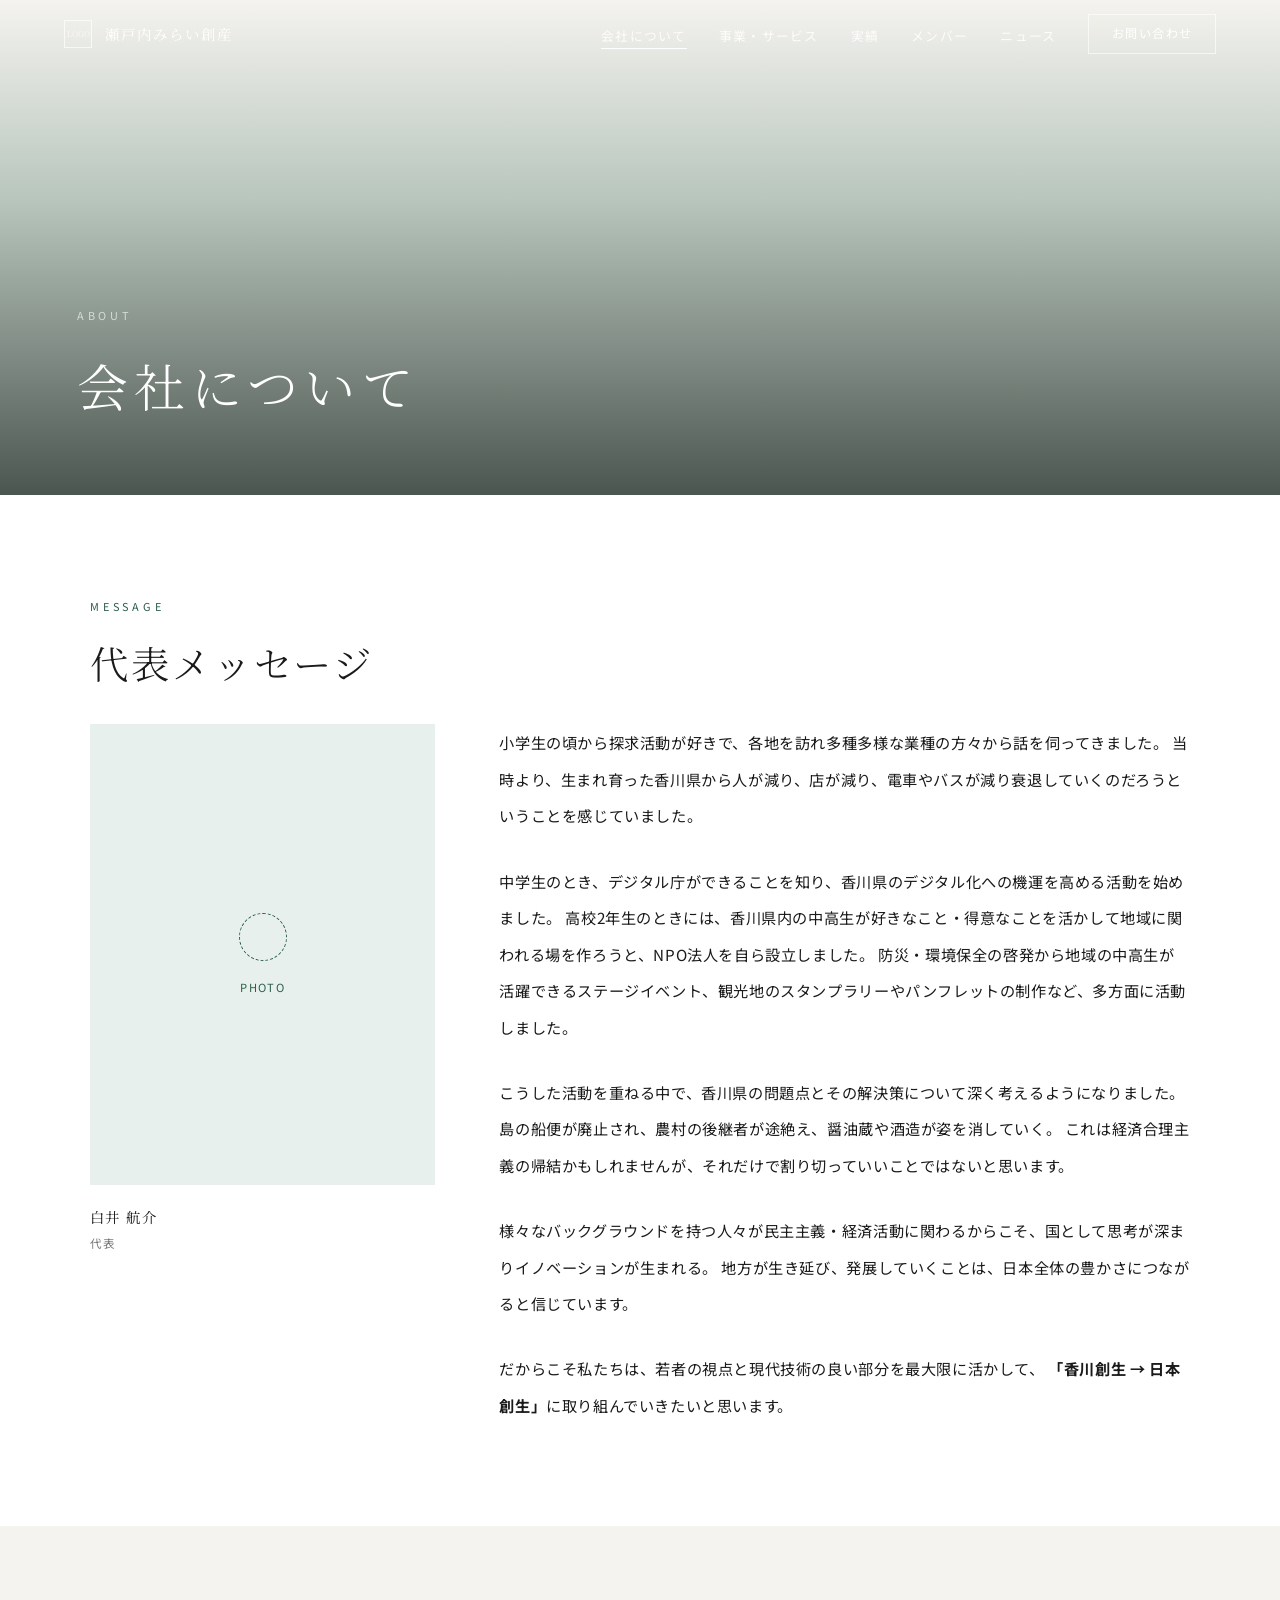
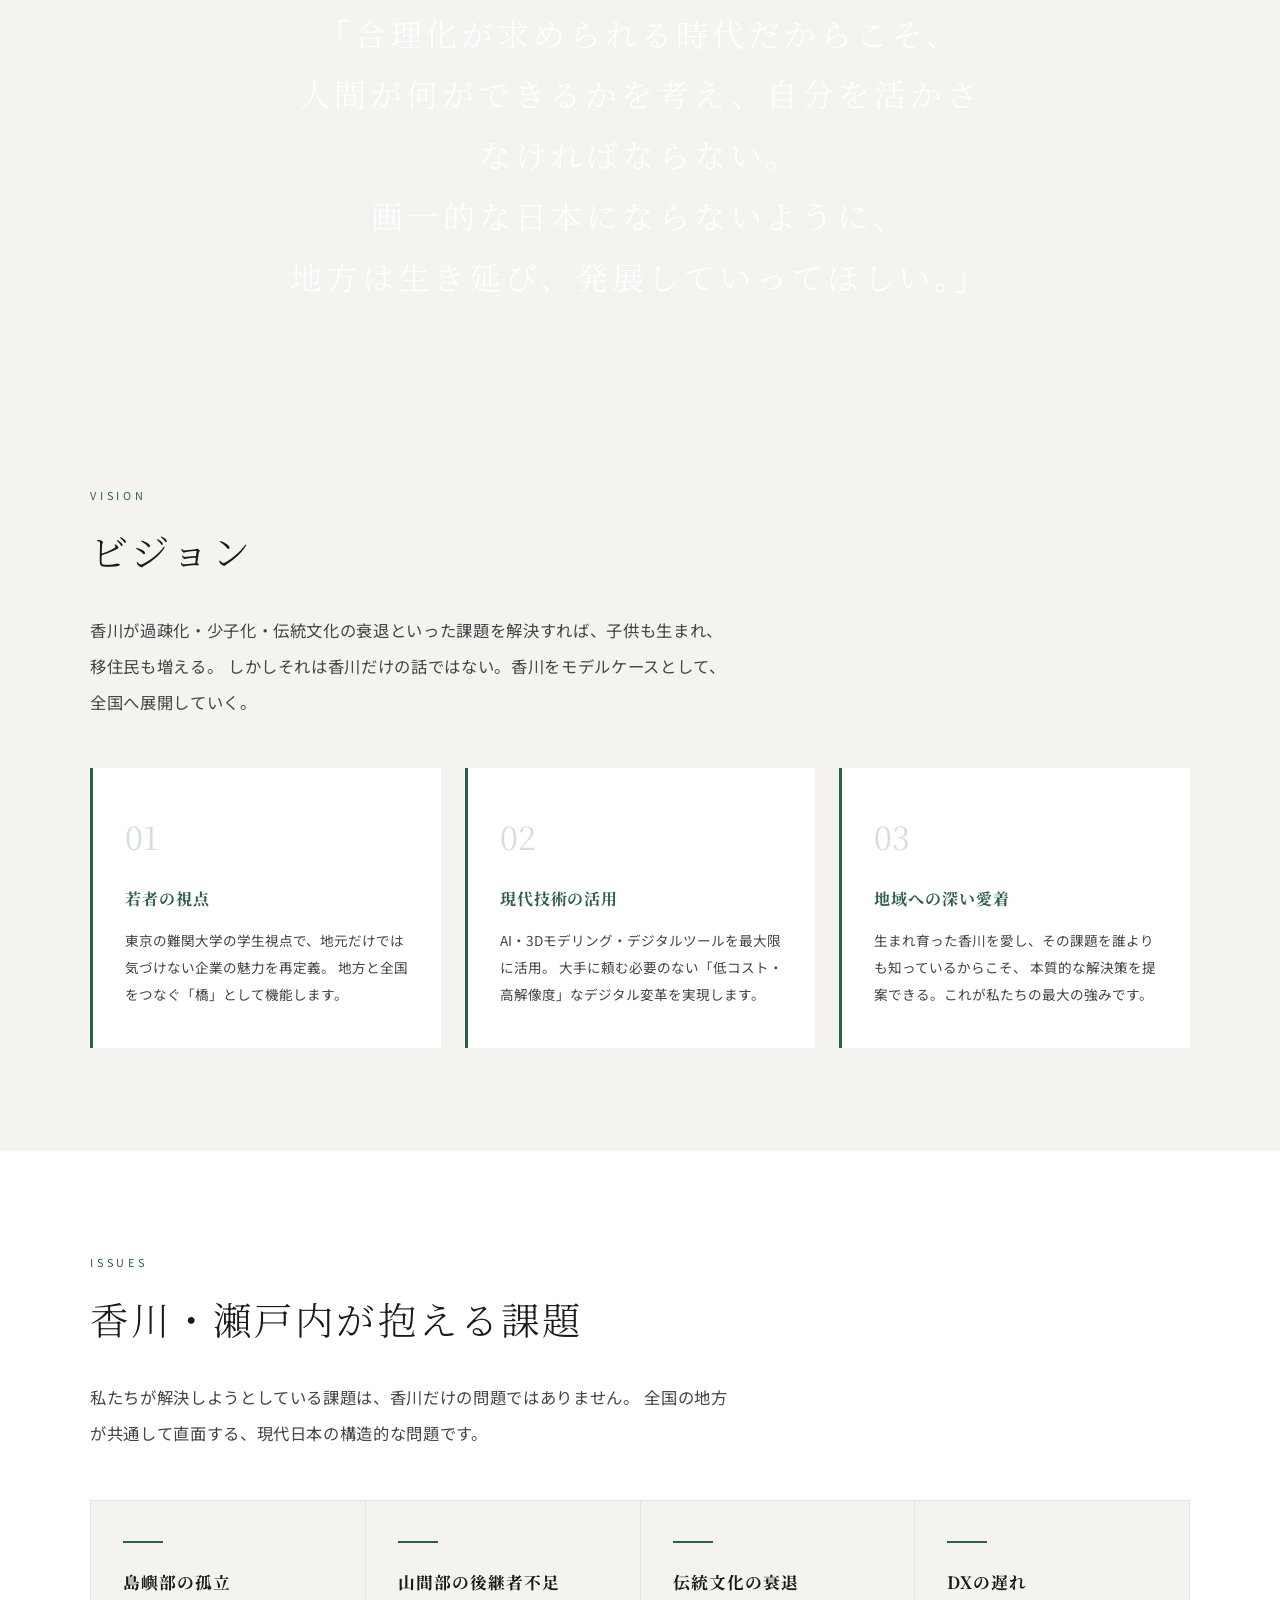
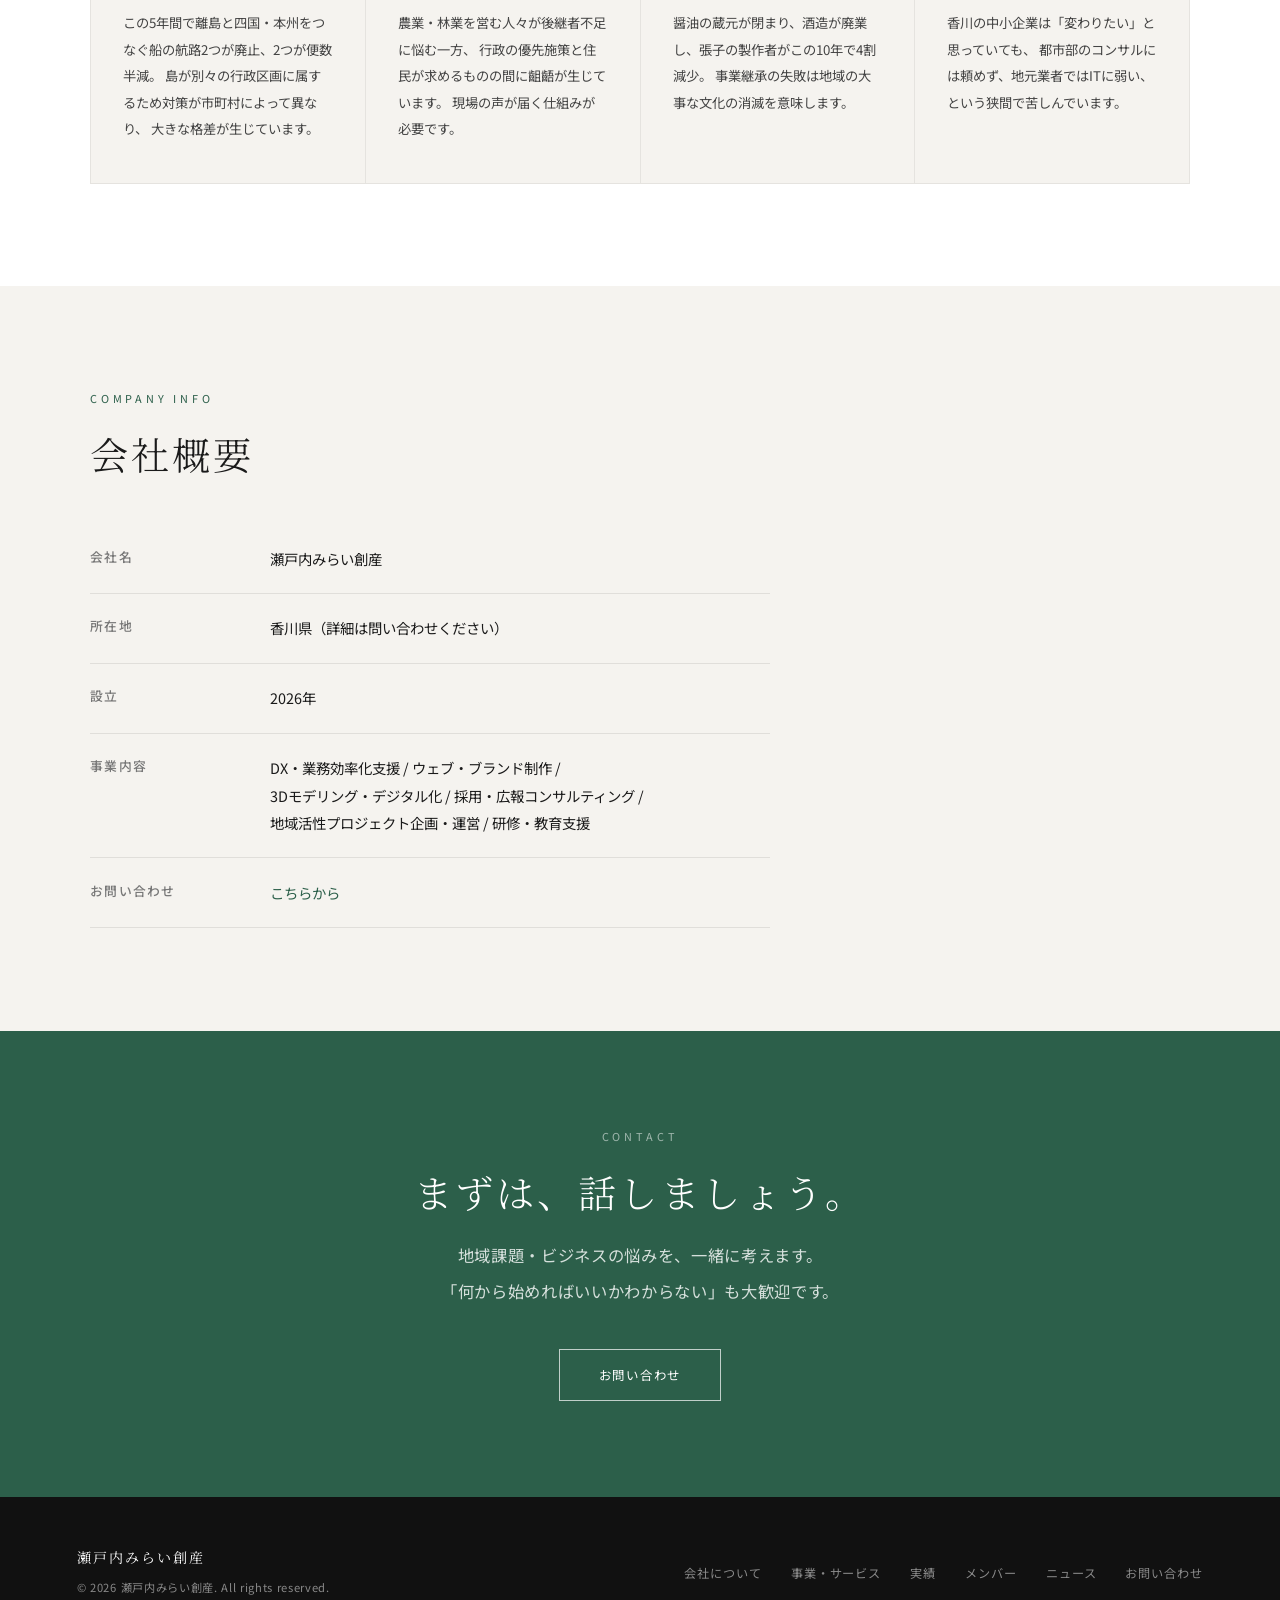
==== about.html @ c2e4c2ce "HPを本格実装：7ページ構成・自然写真×モダンデザイン - index/about/services/works/team/news/contact の7ページを新規作成 - 共通CSS (style" ====
<!DOCTYPE html>
<html lang="ja">
<head>
  <meta charset="UTF-8">
  <meta name="viewport" content="width=device-width, initial-scale=1.0">
  <title>会社について | 瀬戸内みらい創産</title>
  <meta name="description" content="瀬戸内みらい創産の会社概要・ビジョン・代表メッセージ。香川創生から日本創生へ。">
  <link rel="preconnect" href="https://fonts.googleapis.com">
  <link href="https://fonts.googleapis.com/css2?family=Noto+Serif+JP:wght@300;400;700&family=Noto+Sans+JP:wght@300;400;500&display=swap" rel="stylesheet">
  <link rel="stylesheet" href="css/style.css">
</head>
<body>

<!-- ── Navigation ── -->
<nav class="nav" id="nav">
  <a href="index.html" class="nav-logo">
    <div class="nav-logo-mark">LOGO</div>
    瀬戸内みらい創産
  </a>
  <ul class="nav-links">
    <li><a href="about.html">会社について</a></li>
    <li><a href="services.html">事業・サービス</a></li>
    <li><a href="works.html">実績</a></li>
    <li><a href="team.html">メンバー</a></li>
    <li><a href="news.html">ニュース</a></li>
  </ul>
  <a href="contact.html" class="nav-cta">お問い合わせ</a>
  <div class="nav-hamburger" id="hamburger">
    <span></span><span></span><span></span>
  </div>
</nav>
<div class="nav-mobile" id="navMobile">
  <a href="about.html">会社について</a>
  <a href="services.html">事業・サービス</a>
  <a href="works.html">実績</a>
  <a href="team.html">メンバー</a>
  <a href="news.html">ニュース</a>
  <a href="contact.html">お問い合わせ</a>
</div>

<!-- ── Page Hero ── -->
<div class="page-hero">
  <div class="page-hero-bg" style="background-image: url('https://images.unsplash.com/photo-1464822759023-fed622ff2c3b?auto=format&fit=crop&w=1920&q=80');"></div>
  <div class="page-hero-overlay"></div>
  <div class="page-hero-content">
    <p class="page-hero-label">About</p>
    <h1 class="page-hero-title">会社について</h1>
  </div>
</div>

<!-- ── 代表メッセージ ── -->
<section class="message-section">
  <div class="section-inner">
    <p class="section-label fade-up">Message</p>
    <h2 class="section-title fade-up delay-1">代表メッセージ</h2>
    <div class="message-layout">
      <div class="message-portrait fade-up delay-1">
        <div class="message-portrait-img">
          <div class="portrait-placeholder">
            <span>PHOTO</span>
          </div>
        </div>
        <p class="message-portrait-name">白井 航介</p>
        <p class="message-portrait-role">代表</p>
      </div>
      <div class="message-body fade-up delay-2">
        <p>
          小学生の頃から探求活動が好きで、各地を訪れ多種多様な業種の方々から話を伺ってきました。
          当時より、生まれ育った香川県から人が減り、店が減り、電車やバスが減り衰退していくのだろうということを感じていました。
        </p>
        <p>
          中学生のとき、デジタル庁ができることを知り、香川県のデジタル化への機運を高める活動を始めました。
          高校2年生のときには、香川県内の中高生が好きなこと・得意なことを活かして地域に関われる場を作ろうと、NPO法人を自ら設立しました。
          防災・環境保全の啓発から地域の中高生が活躍できるステージイベント、観光地のスタンプラリーやパンフレットの制作など、多方面に活動しました。
        </p>
        <p>
          こうした活動を重ねる中で、香川県の問題点とその解決策について深く考えるようになりました。
          島の船便が廃止され、農村の後継者が途絶え、醤油蔵や酒造が姿を消していく。
          これは経済合理主義の帰結かもしれませんが、それだけで割り切っていいことではないと思います。
        </p>
        <p>
          様々なバックグラウンドを持つ人々が民主主義・経済活動に関わるからこそ、国として思考が深まりイノベーションが生まれる。
          地方が生き延び、発展していくことは、日本全体の豊かさにつながると信じています。
        </p>
        <p>
          だからこそ私たちは、若者の視点と現代技術の良い部分を最大限に活かして、
          <strong>「香川創生 → 日本創生」</strong>に取り組んでいきたいと思います。
        </p>
      </div>
    </div>
  </div>
</section>

<!-- ── Philosophy Quote Strip ── -->
<div class="quote-strip">
  <div class="quote-strip-bg" style="background-image: url('https://images.unsplash.com/photo-1500534314209-a25ddb2bd429?auto=format&fit=crop&w=1920&q=80');"></div>
  <div class="quote-strip-content fade-up">
    <p class="quote-strip-text">
      「合理化が求められる時代だからこそ、<br>
      人間が何ができるかを考え、自分を活かさなければならない。<br>
      画一的な日本にならないように、<br>
      地方は生き延び、発展していってほしい。」
    </p>
  </div>
</div>

<!-- ── Vision ── -->
<section class="bg-cream">
  <div class="section-inner">
    <p class="section-label fade-up">Vision</p>
    <h2 class="section-title fade-up delay-1">ビジョン</h2>
    <p class="section-lead fade-up delay-2">
      香川が過疎化・少子化・伝統文化の衰退といった課題を解決すれば、子供も生まれ、移住民も増える。
      しかしそれは香川だけの話ではない。香川をモデルケースとして、全国へ展開していく。
    </p>
    <div class="vision-grid" style="margin-top: 3rem;">
      <div class="vision-card fade-up delay-1">
        <div class="vision-card-num">01</div>
        <h3 class="vision-card-title">若者の視点</h3>
        <p class="vision-card-text">
          東京の難関大学の学生視点で、地元だけでは気づけない企業の魅力を再定義。
          地方と全国をつなぐ「橋」として機能します。
        </p>
      </div>
      <div class="vision-card fade-up delay-2">
        <div class="vision-card-num">02</div>
        <h3 class="vision-card-title">現代技術の活用</h3>
        <p class="vision-card-text">
          AI・3Dモデリング・デジタルツールを最大限に活用。
          大手に頼む必要のない「低コスト・高解像度」なデジタル変革を実現します。
        </p>
      </div>
      <div class="vision-card fade-up delay-3">
        <div class="vision-card-num">03</div>
        <h3 class="vision-card-title">地域への深い愛着</h3>
        <p class="vision-card-text">
          生まれ育った香川を愛し、その課題を誰よりも知っているからこそ、
          本質的な解決策を提案できる。これが私たちの最大の強みです。
        </p>
      </div>
    </div>
  </div>
</section>

<!-- ── 課題認識 ── -->
<section class="issues-section">
  <div class="section-inner">
    <p class="section-label fade-up">Issues</p>
    <h2 class="section-title fade-up delay-1">香川・瀬戸内が抱える課題</h2>
    <p class="section-lead fade-up delay-2">
      私たちが解決しようとしている課題は、香川だけの問題ではありません。
      全国の地方が共通して直面する、現代日本の構造的な問題です。
    </p>
    <div class="issues-grid">
      <div class="issue-item fade-up delay-1">
        <div class="issue-icon"></div>
        <h3 class="issue-title">島嶼部の孤立</h3>
        <p class="issue-text">
          この5年間で離島と四国・本州をつなぐ船の航路2つが廃止、2つが便数半減。
          島が別々の行政区画に属するため対策が市町村によって異なり、
          大きな格差が生じています。
        </p>
      </div>
      <div class="issue-item fade-up delay-2">
        <div class="issue-icon"></div>
        <h3 class="issue-title">山間部の後継者不足</h3>
        <p class="issue-text">
          農業・林業を営む人々が後継者不足に悩む一方、
          行政の優先施策と住民が求めるものの間に齟齬が生じています。
          現場の声が届く仕組みが必要です。
        </p>
      </div>
      <div class="issue-item fade-up delay-3">
        <div class="issue-icon"></div>
        <h3 class="issue-title">伝統文化の衰退</h3>
        <p class="issue-text">
          醤油の蔵元が閉まり、酒造が廃業し、張子の製作者がこの10年で4割減少。
          事業継承の失敗は地域の大事な文化の消滅を意味します。
        </p>
      </div>
      <div class="issue-item fade-up delay-1">
        <div class="issue-icon"></div>
        <h3 class="issue-title">DXの遅れ</h3>
        <p class="issue-text">
          香川の中小企業は「変わりたい」と思っていても、
          都市部のコンサルには頼めず、地元業者ではITに弱い、
          という狭間で苦しんでいます。
        </p>
      </div>
    </div>
  </div>
</section>

<!-- ── 会社概要 ── -->
<section class="info-section">
  <div class="section-inner">
    <p class="section-label fade-up">Company Info</p>
    <h2 class="section-title fade-up delay-1">会社概要</h2>
    <table class="info-table fade-up delay-2">
      <tr>
        <th>会社名</th>
        <td>瀬戸内みらい創産</td>
      </tr>
      <tr>
        <th>所在地</th>
        <td>香川県（詳細は問い合わせください）</td>
      </tr>
      <tr>
        <th>設立</th>
        <td>2026年</td>
      </tr>
      <tr>
        <th>事業内容</th>
        <td>
          DX・業務効率化支援 / ウェブ・ブランド制作 /<br>
          3Dモデリング・デジタル化 / 採用・広報コンサルティング /<br>
          地域活性プロジェクト企画・運営 / 研修・教育支援
        </td>
      </tr>
      <tr>
        <th>お問い合わせ</th>
        <td><a href="contact.html" style="color: var(--primary);">こちらから</a></td>
      </tr>
    </table>
  </div>
</section>

<!-- ── CTA ── -->
<section class="cta-section">
  <div class="section-inner">
    <p class="section-label fade-up">Contact</p>
    <h2 class="section-title fade-up delay-1">まずは、話しましょう。</h2>
    <p class="section-lead fade-up delay-2">
      地域課題・ビジネスの悩みを、一緒に考えます。<br>
      「何から始めればいいかわからない」も大歓迎です。
    </p>
    <a href="contact.html" class="btn btn-white fade-up delay-3">お問い合わせ</a>
  </div>
</section>

<!-- ── Footer ── -->
<footer class="footer">
  <div class="footer-left">
    <p class="footer-logo">瀬戸内みらい創産</p>
    <p class="footer-copy">© 2026 瀬戸内みらい創産. All rights reserved.</p>
  </div>
  <ul class="footer-links">
    <li><a href="about.html">会社について</a></li>
    <li><a href="services.html">事業・サービス</a></li>
    <li><a href="works.html">実績</a></li>
    <li><a href="team.html">メンバー</a></li>
    <li><a href="news.html">ニュース</a></li>
    <li><a href="contact.html">お問い合わせ</a></li>
  </ul>
</footer>

<script src="js/main.js"></script>
</body>
</html>
---- css/style.css ----
/* ══════════════════════════════════════════════
   瀬戸内みらい創産 — 共通スタイルシート
   ══════════════════════════════════════════════ */

:root {
  --primary:       #2c5f4a;
  --primary-light: #3d7a61;
  --primary-pale:  #e8f0ed;
  --dark:          #1a1a1a;
  --cream:         #f5f3ef;
  --gray:          #777;
  --light:         #faf9f7;
  --white:         #fff;
  --serif:         'Noto Serif JP', 'Yu Mincho', serif;
  --sans:          'Hiragino Kaku Gothic ProN', 'Noto Sans JP', sans-serif;
  --nav-h:         68px;
  --ease:          cubic-bezier(0.4, 0, 0.2, 1);
}

*, *::before, *::after { box-sizing: border-box; margin: 0; padding: 0; }
html { scroll-behavior: smooth; }
body {
  font-family: var(--sans);
  background: var(--cream);
  color: var(--dark);
  line-height: 1.8;
  -webkit-font-smoothing: antialiased;
}
img { max-width: 100%; display: block; }
a  { color: inherit; text-decoration: none; }

/* ── NAV ─────────────────────────────────── */
.nav {
  position: fixed;
  top: 0; left: 0; right: 0;
  height: var(--nav-h);
  z-index: 200;
  display: flex;
  align-items: center;
  padding: 0 clamp(1.5rem, 5vw, 4rem);
  transition: background 0.45s var(--ease), box-shadow 0.45s var(--ease);
}
.nav.scrolled {
  background: rgba(255,255,255,0.96);
  backdrop-filter: blur(14px);
  -webkit-backdrop-filter: blur(14px);
  box-shadow: 0 1px 28px rgba(0,0,0,0.07);
}
.nav-logo {
  font-family: var(--serif);
  font-size: 0.9rem;
  letter-spacing: 0.14em;
  color: var(--white);
  transition: color 0.4s;
  flex-shrink: 0;
  display: flex;
  align-items: center;
  gap: 0.8rem;
}
.nav.scrolled .nav-logo { color: var(--primary); }

/* logo mark placeholder in nav */
.nav-logo-mark {
  width: 28px; height: 28px;
  border: 1.5px solid rgba(255,255,255,0.7);
  display: flex; align-items: center; justify-content: center;
  font-size: 0.5rem; letter-spacing: 0; color: rgba(255,255,255,0.7);
  flex-shrink: 0;
  transition: border-color 0.4s, color 0.4s;
}
.nav.scrolled .nav-logo-mark {
  border-color: var(--primary);
  color: var(--primary);
}

.nav-links {
  display: flex;
  gap: 2rem;
  margin-left: auto;
  list-style: none;
  align-items: center;
}
.nav-links a {
  font-size: 0.8rem;
  letter-spacing: 0.1em;
  color: rgba(255,255,255,0.88);
  transition: color 0.3s;
  position: relative;
}
.nav-links a::after {
  content: '';
  position: absolute;
  bottom: -4px; left: 0; right: 0;
  height: 1px;
  background: currentColor;
  transform: scaleX(0);
  transition: transform 0.3s var(--ease);
}
.nav-links a:hover::after,
.nav-links a.active::after { transform: scaleX(1); }
.nav.scrolled .nav-links a { color: var(--dark); }

.nav-cta {
  margin-left: 2rem;
  padding: 0.5rem 1.4rem;
  border: 1px solid rgba(255,255,255,0.65);
  font-size: 0.76rem;
  letter-spacing: 0.12em;
  color: var(--white);
  transition: all 0.3s var(--ease);
  white-space: nowrap;
}
.nav-cta:hover { background: var(--white); color: var(--primary); border-color: var(--white); }
.nav.scrolled .nav-cta { border-color: var(--primary); color: var(--primary); }
.nav.scrolled .nav-cta:hover { background: var(--primary); color: var(--white); }

/* hamburger */
.nav-hamburger {
  display: none;
  flex-direction: column;
  gap: 5px;
  cursor: pointer;
  margin-left: auto;
  padding: 6px;
}
.nav-hamburger span {
  display: block;
  width: 22px; height: 1.5px;
  background: var(--white);
  transition: all 0.35s var(--ease);
}
.nav.scrolled .nav-hamburger span { background: var(--dark); }
.nav-hamburger.open span:nth-child(1) { transform: translateY(6.5px) rotate(45deg); }
.nav-hamburger.open span:nth-child(2) { opacity: 0; }
.nav-hamburger.open span:nth-child(3) { transform: translateY(-6.5px) rotate(-45deg); }

/* mobile overlay */
.nav-mobile {
  position: fixed; inset: 0;
  background: var(--primary);
  z-index: 199;
  display: flex; flex-direction: column;
  align-items: center; justify-content: center;
  gap: 2.8rem;
  opacity: 0; pointer-events: none;
  transition: opacity 0.4s var(--ease);
}
.nav-mobile.open { opacity: 1; pointer-events: all; }
.nav-mobile a {
  font-family: var(--serif);
  font-size: 1.6rem;
  font-weight: 300;
  color: var(--white);
  letter-spacing: 0.15em;
  opacity: 0.9;
  transition: opacity 0.3s;
}
.nav-mobile a:hover { opacity: 1; }


/* ── HERO (INDEX FULL SCREEN) ─────────────── */
.hero {
  height: 100vh; min-height: 620px;
  position: relative;
  display: flex; align-items: center; justify-content: center;
  overflow: hidden;
}
.hero-bg {
  position: absolute; inset: 0;
  background-size: cover; background-position: center;
  will-change: transform;
  transform: scale(1.08);
}
.hero-overlay {
  position: absolute; inset: 0;
  background: linear-gradient(
    150deg,
    rgba(44,95,74,0.62) 0%,
    rgba(10,20,15,0.42) 60%,
    rgba(0,0,0,0.28) 100%
  );
}
.hero-content {
  position: relative;
  text-align: center;
  color: var(--white);
  padding: 0 2rem;
  max-width: 720px;
}
.hero-eyebrow {
  font-size: 0.7rem;
  letter-spacing: 0.35em;
  opacity: 0.75;
  margin-bottom: 2rem;
  text-transform: uppercase;
}
.hero-logo-mark {
  width: 64px; height: 64px;
  border: 1.5px dashed rgba(255,255,255,0.5);
  display: flex; align-items: center; justify-content: center;
  margin: 0 auto 2rem;
  font-size: 0.55rem;
  letter-spacing: 0.1em;
  color: rgba(255,255,255,0.5);
}
.hero-title {
  font-family: var(--serif);
  font-size: clamp(2rem, 6vw, 3.8rem);
  font-weight: 300;
  letter-spacing: 0.12em;
  line-height: 1.45;
  margin-bottom: 1.8rem;
}
.hero-sub {
  font-size: clamp(0.82rem, 2vw, 0.98rem);
  letter-spacing: 0.06em;
  line-height: 2.1;
  opacity: 0.88;
  max-width: 480px;
  margin: 0 auto 3rem;
}
.hero-actions {
  display: flex; gap: 1.2rem; justify-content: center; flex-wrap: wrap;
}
.hero-scroll-indicator {
  position: absolute;
  bottom: 2.5rem; left: 50%;
  transform: translateX(-50%);
  display: flex; flex-direction: column; align-items: center; gap: 0.6rem;
  color: rgba(255,255,255,0.6);
  font-size: 0.62rem; letter-spacing: 0.25em;
}
.hero-scroll-indicator::after {
  content: '';
  display: block;
  width: 1px; height: 48px;
  background: rgba(255,255,255,0.5);
  animation: lineDown 1.8s ease-in-out infinite;
}
@keyframes lineDown {
  0%   { transform: scaleY(0); transform-origin: top; opacity: 1; }
  50%  { transform: scaleY(1); transform-origin: top; opacity: 1; }
  50.01%{ transform: scaleY(1); transform-origin: bottom; }
  100% { transform: scaleY(0); transform-origin: bottom; opacity: 0; }
}

/* ── PAGE HERO (sub-pages) ───────────────── */
.page-hero {
  height: 55vh; min-height: 400px;
  position: relative;
  display: flex; align-items: flex-end;
  padding-bottom: 4rem;
  overflow: hidden;
}
.page-hero-bg {
  position: absolute; inset: 0;
  background-size: cover; background-position: center;
}
.page-hero-overlay {
  position: absolute; inset: 0;
  background: linear-gradient(
    to top,
    rgba(10,25,18,0.72) 0%,
    rgba(44,95,74,0.3) 60%,
    transparent 100%
  );
}
.page-hero-content {
  position: relative;
  color: var(--white);
  padding: 0 clamp(1.5rem, 6vw, 5rem);
}
.page-hero-label {
  font-size: 0.68rem; letter-spacing: 0.35em;
  opacity: 0.65; margin-bottom: 0.8rem;
  text-transform: uppercase;
}
.page-hero-title {
  font-family: var(--serif);
  font-size: clamp(1.8rem, 5vw, 3.2rem);
  font-weight: 300;
  letter-spacing: 0.12em;
}

/* ── SECTION BASE ─────────────────────────── */
section {
  padding: clamp(4rem, 8vw, 7rem) clamp(1.5rem, 6vw, 5rem);
}
.section-inner { max-width: 1100px; margin: 0 auto; }

.section-label {
  font-size: 0.68rem; letter-spacing: 0.35em;
  color: var(--primary); text-transform: uppercase;
  margin-bottom: 1rem;
}
.section-title {
  font-family: var(--serif);
  font-size: clamp(1.5rem, 4vw, 2.4rem);
  font-weight: 300;
  letter-spacing: 0.08em;
  line-height: 1.55;
  margin-bottom: 2rem;
}
.section-lead {
  font-size: clamp(0.88rem, 2vw, 1.02rem);
  line-height: 2.2; letter-spacing: 0.04em;
  color: #444;
  max-width: 640px;
}

/* ── BUTTONS ──────────────────────────────── */
.btn {
  display: inline-block;
  padding: 0.85rem 2.4rem;
  font-size: 0.78rem; letter-spacing: 0.14em;
  border: 1px solid var(--primary);
  color: var(--primary);
  transition: all 0.3s var(--ease);
  cursor: pointer;
}
.btn:hover { background: var(--primary); color: var(--white); }
.btn-fill { background: var(--primary); color: var(--white); }
.btn-fill:hover { background: var(--primary-light); border-color: var(--primary-light); }
.btn-white { border-color: rgba(255,255,255,0.7); color: var(--white); }
.btn-white:hover { background: var(--white); color: var(--primary); border-color: var(--white); }
.btn-sm { padding: 0.6rem 1.6rem; font-size: 0.72rem; }

/* ── FADE ANIMATION ───────────────────────── */
.fade-up {
  opacity: 0;
  transform: translateY(32px);
  transition: opacity 0.75s var(--ease), transform 0.75s var(--ease);
}
.fade-up.visible { opacity: 1; transform: translateY(0); }
.delay-1 { transition-delay: 0.1s; }
.delay-2 { transition-delay: 0.2s; }
.delay-3 { transition-delay: 0.3s; }
.delay-4 { transition-delay: 0.4s; }

/* ── INTRO (INDEX 2-col) ─────────────────── */
.intro-section {
  background: var(--white);
  display: grid;
  grid-template-columns: 1fr 1fr;
  gap: 0;
  padding: 0;
}
.intro-text {
  padding: clamp(4rem, 8vw, 7rem) clamp(2rem, 6vw, 5rem);
  display: flex; flex-direction: column; justify-content: center;
}
.intro-image {
  position: relative; overflow: hidden; min-height: 480px;
}
.intro-image img {
  width: 100%; height: 100%; object-fit: cover;
  transition: transform 0.8s var(--ease);
}
.intro-section:hover .intro-image img { transform: scale(1.04); }

/* ── PULL QUOTE / PHILOSOPHY STRIP ────────── */
.quote-strip {
  position: relative; overflow: hidden;
  min-height: 320px;
  display: flex; align-items: center; justify-content: center;
  text-align: center;
  padding: clamp(3rem, 6vw, 5rem) clamp(1.5rem, 6vw, 4rem);
}
.quote-strip-bg {
  position: absolute; inset: 0;
  background-size: cover; background-position: center;
  filter: brightness(0.45);
}
.quote-strip-content {
  position: relative; color: var(--white);
  max-width: 700px;
}
.quote-strip-text {
  font-family: var(--serif);
  font-size: clamp(1.2rem, 3.5vw, 2rem);
  font-weight: 300;
  letter-spacing: 0.12em;
  line-height: 1.9;
}
.quote-strip-source {
  margin-top: 1.5rem;
  font-size: 0.72rem; letter-spacing: 0.2em;
  opacity: 0.65;
}

/* ── SERVICE CARDS (index overview) ─────── */
.services-section { background: var(--cream); }
.services-grid {
  display: grid;
  grid-template-columns: repeat(auto-fill, minmax(280px, 1fr));
  gap: 1.5rem;
  margin-top: 3rem;
}
.service-card {
  background: var(--white);
  padding: 2.5rem 2rem;
  border-top: 2px solid var(--primary);
  transition: transform 0.35s var(--ease), box-shadow 0.35s var(--ease);
}
.service-card:hover {
  transform: translateY(-5px);
  box-shadow: 0 16px 36px rgba(44,95,74,0.1);
}
.service-card-num {
  font-family: var(--serif);
  font-size: 2.2rem; font-weight: 300;
  color: var(--primary); opacity: 0.22;
  line-height: 1; margin-bottom: 1.2rem;
}
.service-card-title {
  font-family: var(--serif);
  font-size: 1.05rem; letter-spacing: 0.06em;
  margin-bottom: 0.7rem;
}
.service-card-desc {
  font-size: 0.82rem; line-height: 1.95; color: var(--gray);
}

/* ── WORKS CARDS ──────────────────────────── */
.works-grid {
  display: grid;
  grid-template-columns: repeat(auto-fill, minmax(300px, 1fr));
  gap: 2rem;
  margin-top: 3rem;
}
.work-card {
  background: var(--white);
  overflow: hidden;
  transition: box-shadow 0.35s var(--ease);
}
.work-card:hover { box-shadow: 0 12px 32px rgba(0,0,0,0.08); }
.work-card-img {
  height: 220px; overflow: hidden;
  background: var(--primary-pale);
  position: relative;
}
.work-card-img img {
  width: 100%; height: 100%; object-fit: cover;
  transition: transform 0.55s var(--ease);
}
.work-card:hover .work-card-img img { transform: scale(1.06); }
.work-placeholder {
  width: 100%; height: 100%;
  display: flex; align-items: center; justify-content: center;
  color: var(--primary); font-size: 0.72rem;
  letter-spacing: 0.12em;
}
.work-card-body { padding: 1.8rem; }
.work-card-cat {
  font-size: 0.68rem; letter-spacing: 0.22em;
  color: var(--primary); margin-bottom: 0.5rem;
}
.work-card-title {
  font-family: var(--serif);
  font-size: 1rem; letter-spacing: 0.06em; margin-bottom: 0.7rem;
}
.work-card-desc { font-size: 0.82rem; line-height: 1.95; color: var(--gray); }

/* ── ABOUT: MESSAGE ───────────────────────── */
.message-section { background: var(--white); }
.message-layout {
  display: grid; grid-template-columns: 1fr 2fr; gap: 4rem;
  align-items: start;
}
.message-portrait {
  position: sticky; top: calc(var(--nav-h) + 2rem);
}
.message-portrait-img {
  width: 100%; aspect-ratio: 3/4; overflow: hidden;
  background: var(--primary-pale);
}
.message-portrait-img img { width: 100%; height: 100%; object-fit: cover; }
.portrait-placeholder {
  width: 100%; height: 100%;
  display: flex; flex-direction: column;
  align-items: center; justify-content: center;
  color: var(--primary); font-size: 0.7rem;
  letter-spacing: 0.12em; gap: 0.5rem;
}
.portrait-placeholder::before {
  content: '';
  width: 48px; height: 48px;
  border: 1.5px dashed var(--primary);
  border-radius: 50%;
  margin-bottom: 0.5rem;
}
.message-portrait-name {
  margin-top: 1.2rem;
  font-family: var(--serif); font-size: 0.9rem; letter-spacing: 0.1em;
}
.message-portrait-role {
  font-size: 0.72rem; color: var(--gray); letter-spacing: 0.08em; margin-top: 0.2rem;
}
.message-body { font-size: 0.95rem; line-height: 2.4; letter-spacing: 0.04em; }
.message-body p + p { margin-top: 1.8rem; }

/* ── ABOUT: VISION CARDS ─────────────────── */
.vision-grid {
  display: grid; grid-template-columns: repeat(3, 1fr); gap: 1.5rem;
  margin-top: 3rem;
}
.vision-card {
  background: var(--white);
  padding: 2.5rem 2rem;
  border-left: 3px solid var(--primary);
}
.vision-card-num {
  font-family: var(--serif); font-size: 2rem;
  color: var(--primary); opacity: 0.2;
  margin-bottom: 1.2rem;
}
.vision-card-title {
  font-family: var(--serif); font-size: 1rem;
  letter-spacing: 0.06em; margin-bottom: 0.8rem;
  color: var(--primary);
}
.vision-card-text { font-size: 0.85rem; line-height: 2; color: #444; }

/* ── ABOUT: ISSUES ───────────────────────── */
.issues-section { background: var(--white); }
.issues-grid {
  display: grid; grid-template-columns: repeat(auto-fill, minmax(240px, 1fr)); gap: 1px;
  background: #e5e3df; margin-top: 3rem; border: 1px solid #e5e3df;
}
.issue-item {
  background: var(--cream);
  padding: 2.5rem 2rem;
}
.issue-icon {
  width: 40px; height: 2px; background: var(--primary);
  margin-bottom: 1.5rem;
}
.issue-title {
  font-family: var(--serif); font-size: 1.05rem;
  letter-spacing: 0.06em; margin-bottom: 0.8rem;
}
.issue-text { font-size: 0.83rem; line-height: 2; color: #444; }

/* ── ABOUT: COMPANY INFO TABLE ───────────── */
.info-section { background: var(--cream); }
.info-table {
  width: 100%; max-width: 680px;
  border-collapse: collapse; margin-top: 2.5rem;
}
.info-table tr { border-bottom: 1px solid #e0deda; }
.info-table th {
  text-align: left;
  padding: 1.3rem 2rem 1.3rem 0;
  font-size: 0.8rem; font-weight: 500;
  color: var(--gray); letter-spacing: 0.1em;
  width: 180px; vertical-align: top;
  white-space: nowrap;
}
.info-table td {
  padding: 1.3rem 0;
  font-size: 0.9rem; line-height: 1.9;
}

/* ── SERVICES: DETAIL LIST ───────────────── */
.service-detail-list { margin-top: 3rem; border-top: 1px solid #e5e3df; }
.service-detail-item {
  display: grid; grid-template-columns: 72px 1fr; gap: 2rem;
  padding: 3rem 0;
  border-bottom: 1px solid #e5e3df;
  transition: background 0.3s;
}
.service-detail-item:hover { background: var(--light); padding-left: 1rem; padding-right: 1rem; margin-left: -1rem; margin-right: -1rem; }
.sdi-num {
  font-family: var(--serif); font-size: 2.8rem; font-weight: 300;
  color: var(--primary); opacity: 0.18; line-height: 1;
  padding-top: 0.3rem;
}
.sdi-title {
  font-family: var(--serif); font-size: 1.25rem;
  letter-spacing: 0.06em; margin-bottom: 1rem;
}
.sdi-desc { font-size: 0.9rem; line-height: 2.1; color: #444; margin-bottom: 1.2rem; }
.sdi-tags {
  display: flex; flex-wrap: wrap; gap: 0.5rem;
}
.sdi-tag {
  font-size: 0.7rem; padding: 0.25rem 0.8rem;
  background: var(--primary-pale); color: var(--primary);
  letter-spacing: 0.06em;
}

/* ── TEAM ─────────────────────────────────── */
.team-grid {
  display: grid; grid-template-columns: repeat(auto-fill, minmax(200px, 1fr));
  gap: 2.5rem; margin-top: 3rem;
}
.member-card { text-align: center; }
.member-photo {
  width: 148px; height: 148px;
  border-radius: 50%; overflow: hidden;
  background: var(--primary-pale);
  margin: 0 auto 1.2rem;
  display: flex; align-items: center; justify-content: center;
}
.member-photo img { width: 100%; height: 100%; object-fit: cover; }
.member-photo-placeholder {
  width: 100%; height: 100%;
  display: flex; align-items: center; justify-content: center;
  color: var(--primary); font-size: 0.65rem;
  letter-spacing: 0.1em; opacity: 0.7;
}
.member-name {
  font-family: var(--serif); font-size: 1rem;
  letter-spacing: 0.1em; margin-bottom: 0.3rem;
}
.member-en {
  font-size: 0.7rem; color: var(--gray);
  letter-spacing: 0.08em; margin-bottom: 0.5rem;
}
.member-role {
  font-size: 0.75rem; color: var(--primary);
  letter-spacing: 0.06em; margin-bottom: 0.7rem;
}
.member-desc { font-size: 0.78rem; line-height: 1.9; color: var(--gray); max-width: 200px; margin: 0 auto; }

/* ── NEWS / MEDIA ──────────────────────────── */
.news-list { max-width: 820px; margin-top: 3rem; }
.news-item {
  display: grid; grid-template-columns: 130px 1fr; gap: 2rem;
  padding: 2rem 0; border-bottom: 1px solid #e5e3df; align-items: start;
}
.news-date { font-size: 0.8rem; color: var(--gray); letter-spacing: 0.06em; padding-top: 0.15rem; }
.news-badge {
  display: inline-block;
  font-size: 0.66rem; padding: 0.18rem 0.7rem;
  background: var(--primary-pale); color: var(--primary);
  letter-spacing: 0.1em; margin-bottom: 0.4rem;
}
.news-badge.media { background: #e8f4f0; }
.news-title { font-size: 0.9rem; letter-spacing: 0.04em; line-height: 1.8; }
.news-title a { transition: color 0.3s; }
.news-title a:hover { color: var(--primary); }

.media-placeholder {
  padding: 3rem;
  border: 1.5px dashed #ccc;
  text-align: center;
  color: var(--gray);
  font-size: 0.82rem; line-height: 2;
  margin-top: 2rem;
}

/* ── CONTACT ───────────────────────────────── */
.contact-layout {
  display: grid; grid-template-columns: 1fr 1.4fr; gap: 5rem;
  max-width: 1000px;
}
.contact-info-block { margin-bottom: 2.5rem; }
.contact-info-label {
  font-size: 0.68rem; letter-spacing: 0.25em;
  color: var(--gray); text-transform: uppercase;
  margin-bottom: 0.5rem;
}
.contact-info-value {
  font-family: var(--serif); font-size: 1rem;
  letter-spacing: 0.06em; color: var(--dark);
}
.contact-info-value a { color: var(--primary); }

.contact-form { display: flex; flex-direction: column; gap: 1.8rem; }
.form-group { display: flex; flex-direction: column; gap: 0.5rem; }
.form-label { font-size: 0.76rem; letter-spacing: 0.12em; color: var(--gray); }
.form-input,
.form-textarea {
  padding: 0.9rem 1.1rem;
  border: 1px solid #d8d4cf;
  background: var(--white);
  font-family: var(--sans); font-size: 0.9rem;
  outline: none; border-radius: 0;
  -webkit-appearance: none;
  transition: border-color 0.3s;
}
.form-input:focus,
.form-textarea:focus { border-color: var(--primary); }
.form-textarea { min-height: 180px; resize: vertical; }
.form-note { font-size: 0.73rem; color: var(--gray); line-height: 1.9; }

/* ── CTA SECTION ───────────────────────────── */
.cta-section {
  background: var(--primary);
  text-align: center; color: var(--white);
  padding: clamp(4rem, 8vw, 6rem) clamp(1.5rem, 6vw, 5rem);
}
.cta-section .section-label { color: rgba(255,255,255,0.55); }
.cta-section .section-title { color: var(--white); margin-left: auto; margin-right: auto; }
.cta-section .section-lead { color: rgba(255,255,255,0.8); margin: 0 auto 2.5rem; }
.cta-section .section-title + .section-lead { margin-top: -1rem; }

/* ── FOOTER ─────────────────────────────────── */
.footer {
  background: #111;
  color: rgba(255,255,255,0.5);
  padding: 3rem clamp(1.5rem, 6vw, 5rem);
  display: grid; grid-template-columns: 1fr auto;
  align-items: center; gap: 2rem;
}
.footer-left {}
.footer-logo {
  font-family: var(--serif); font-size: 0.88rem;
  color: var(--white); letter-spacing: 0.14em;
  margin-bottom: 0.4rem;
}
.footer-copy { font-size: 0.7rem; letter-spacing: 0.06em; }
.footer-links {
  display: flex; gap: 1.8rem; list-style: none; flex-wrap: wrap;
  justify-content: flex-end;
}
.footer-links a {
  font-size: 0.76rem; letter-spacing: 0.08em;
  color: rgba(255,255,255,0.5);
  transition: color 0.3s;
}
.footer-links a:hover { color: var(--white); }

/* ── MISC UTILITIES ─────────────────────────── */
.bg-white { background: var(--white); }
.bg-cream { background: var(--cream); }
.bg-green { background: var(--primary); }

.divider-line {
  width: 36px; height: 1.5px;
  background: var(--primary);
  margin: 1.5rem 0;
}

.logo-placeholder-lg {
  width: 100px; height: 100px;
  border: 2px dashed rgba(255,255,255,0.4);
  display: flex; align-items: center; justify-content: center;
  margin: 0 auto 2rem;
  font-size: 0.6rem; letter-spacing: 0.15em;
  color: rgba(255,255,255,0.45);
}

/* ── RESPONSIVE ─────────────────────────────── */
@media (max-width: 960px) {
  .nav-links, .nav-cta { display: none; }
  .nav-hamburger { display: flex; }
  .intro-section { grid-template-columns: 1fr; }
  .intro-image { min-height: 300px; }
  .message-layout { grid-template-columns: 1fr; }
  .message-portrait { position: static; }
  .message-portrait-img { aspect-ratio: 1/1; max-width: 240px; }
  .vision-grid { grid-template-columns: 1fr; }
  .contact-layout { grid-template-columns: 1fr; gap: 3rem; }
  .footer { grid-template-columns: 1fr; }
  .footer-links { justify-content: flex-start; }
}
@media (max-width: 640px) {
  .news-item { grid-template-columns: 1fr; gap: 0.3rem; }
  .service-detail-item { grid-template-columns: 1fr; }
  .sdi-num { display: none; }
  .team-grid { grid-template-columns: repeat(2, 1fr); }
}
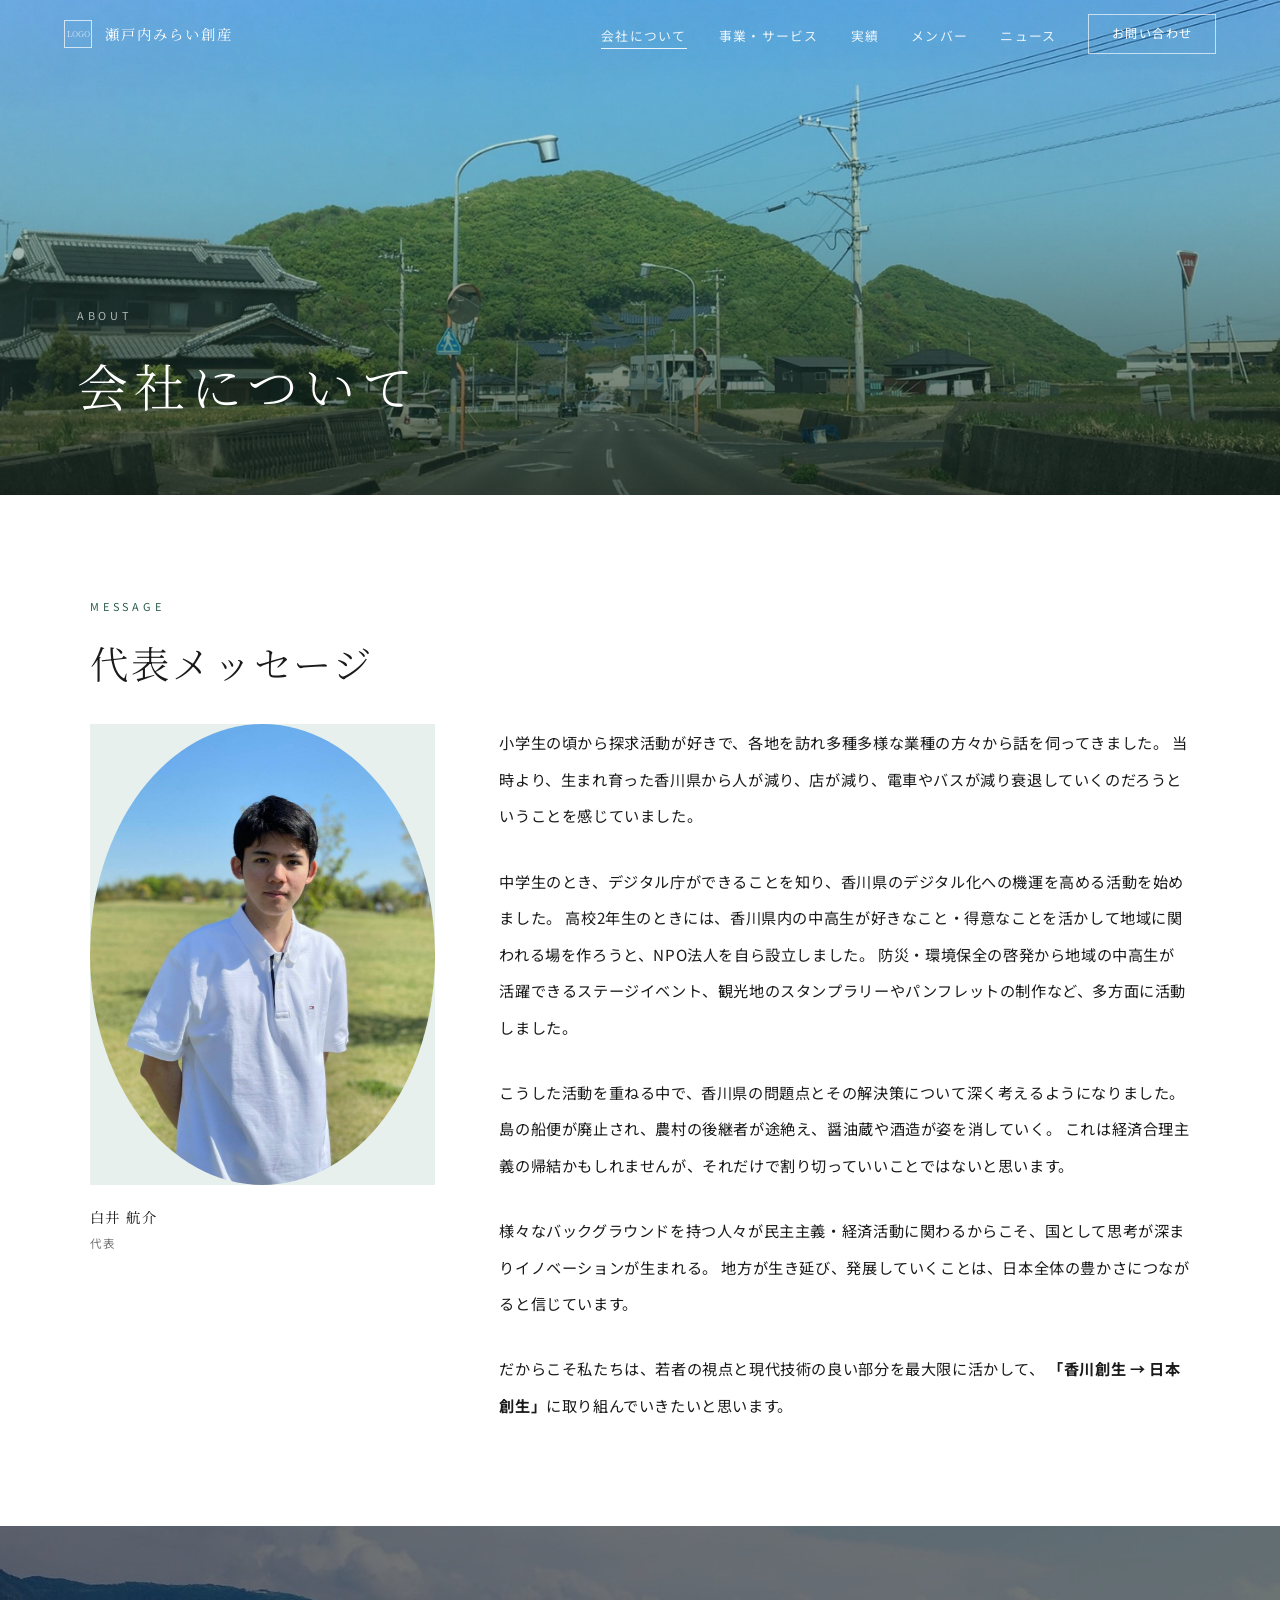
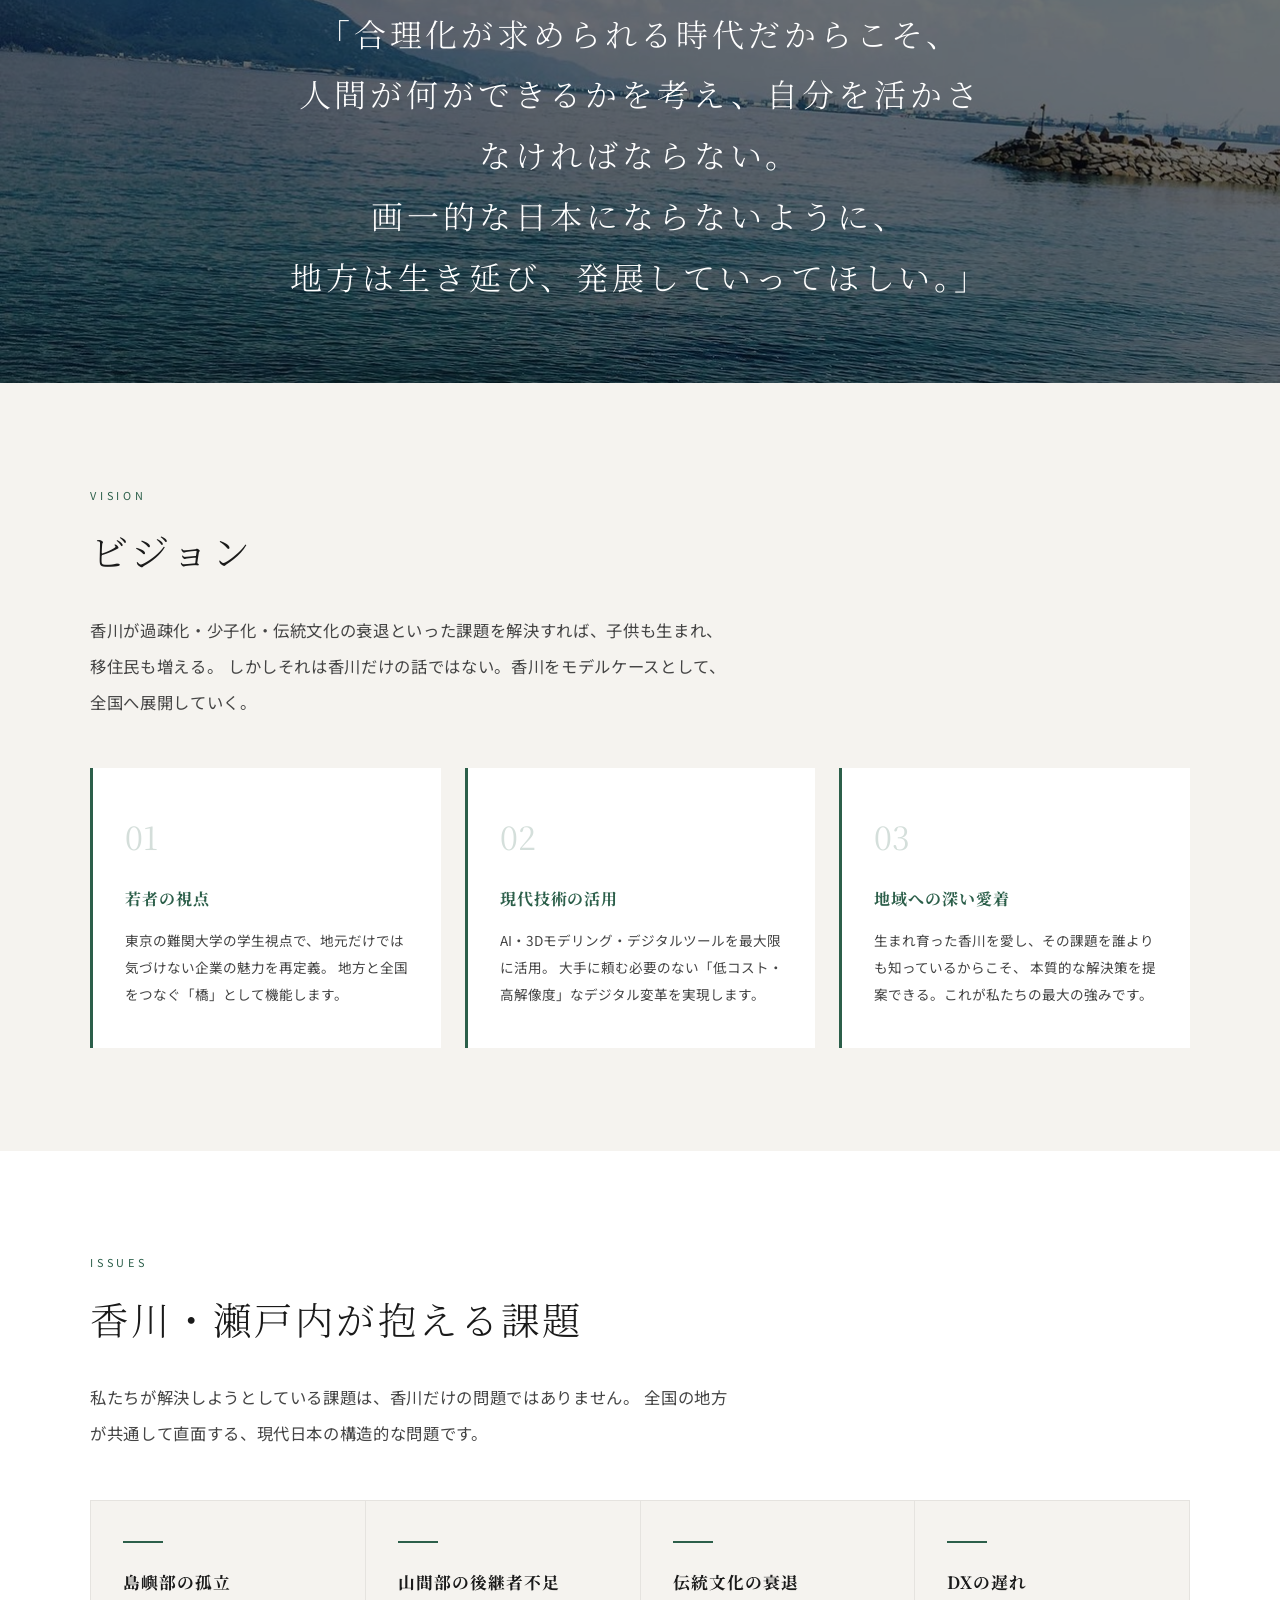
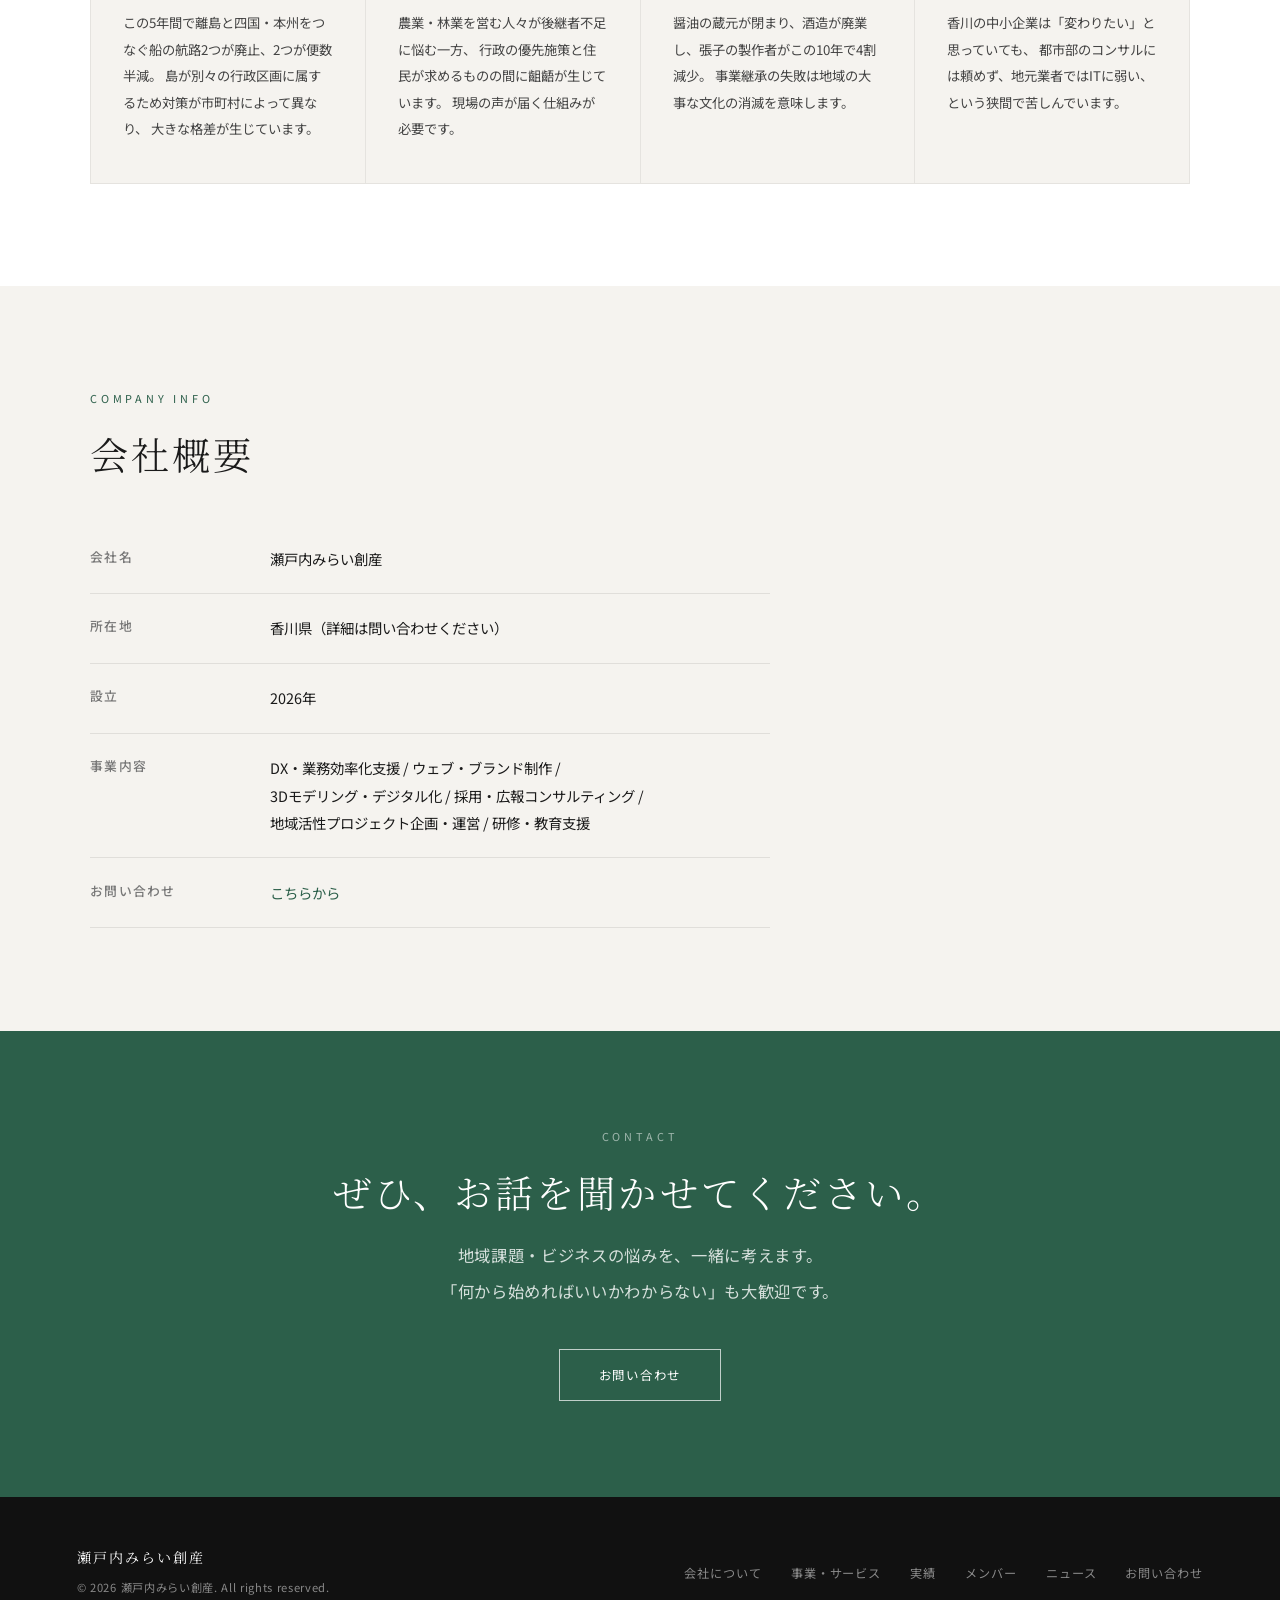
==== commit ffa91edb: "サイト全体をリニューアル：サービス3分類化・実績・チーム・メディア掲載更新 - services.html: IT・デジタル / 組織づくり支援 / 観光・体験企画の3カテゴリにSVGアイコン付きで再" ====
--- a/about.html
+++ b/about.html
@@ -40,7 +40,7 @@
 
 <!-- ── Page Hero ── -->
 <div class="page-hero">
-  <div class="page-hero-bg" style="background-image: url('https://images.unsplash.com/photo-1464822759023-fed622ff2c3b?auto=format&fit=crop&w=1920&q=80');"></div>
+  <div class="page-hero-bg" style="background-image: url('images/countryside.jpg');"></div>
   <div class="page-hero-overlay"></div>
   <div class="page-hero-content">
     <p class="page-hero-label">About</p>
@@ -56,9 +56,7 @@
     <div class="message-layout">
       <div class="message-portrait fade-up delay-1">
         <div class="message-portrait-img">
-          <div class="portrait-placeholder">
-            <span>PHOTO</span>
-          </div>
+          <img src="images/team-shirai.jpg" alt="白井 航介" style="width:100%;height:100%;object-fit:cover;border-radius:50%;">
         </div>
         <p class="message-portrait-name">白井 航介</p>
         <p class="message-portrait-role">代表</p>
@@ -93,7 +91,7 @@
 
 <!-- ── Philosophy Quote Strip ── -->
 <div class="quote-strip">
-  <div class="quote-strip-bg" style="background-image: url('https://images.unsplash.com/photo-1500534314209-a25ddb2bd429?auto=format&fit=crop&w=1920&q=80');"></div>
+  <div class="quote-strip-bg" style="background-image: url('images/river.jpg');"></div>
   <div class="quote-strip-content fade-up">
     <p class="quote-strip-text">
       「合理化が求められる時代だからこそ、<br>
@@ -229,7 +227,7 @@
 <section class="cta-section">
   <div class="section-inner">
     <p class="section-label fade-up">Contact</p>
-    <h2 class="section-title fade-up delay-1">まずは、話しましょう。</h2>
+    <h2 class="section-title fade-up delay-1">ぜひ、お話を聞かせてください。</h2>
     <p class="section-lead fade-up delay-2">
       地域課題・ビジネスの悩みを、一緒に考えます。<br>
       「何から始めればいいかわからない」も大歓迎です。
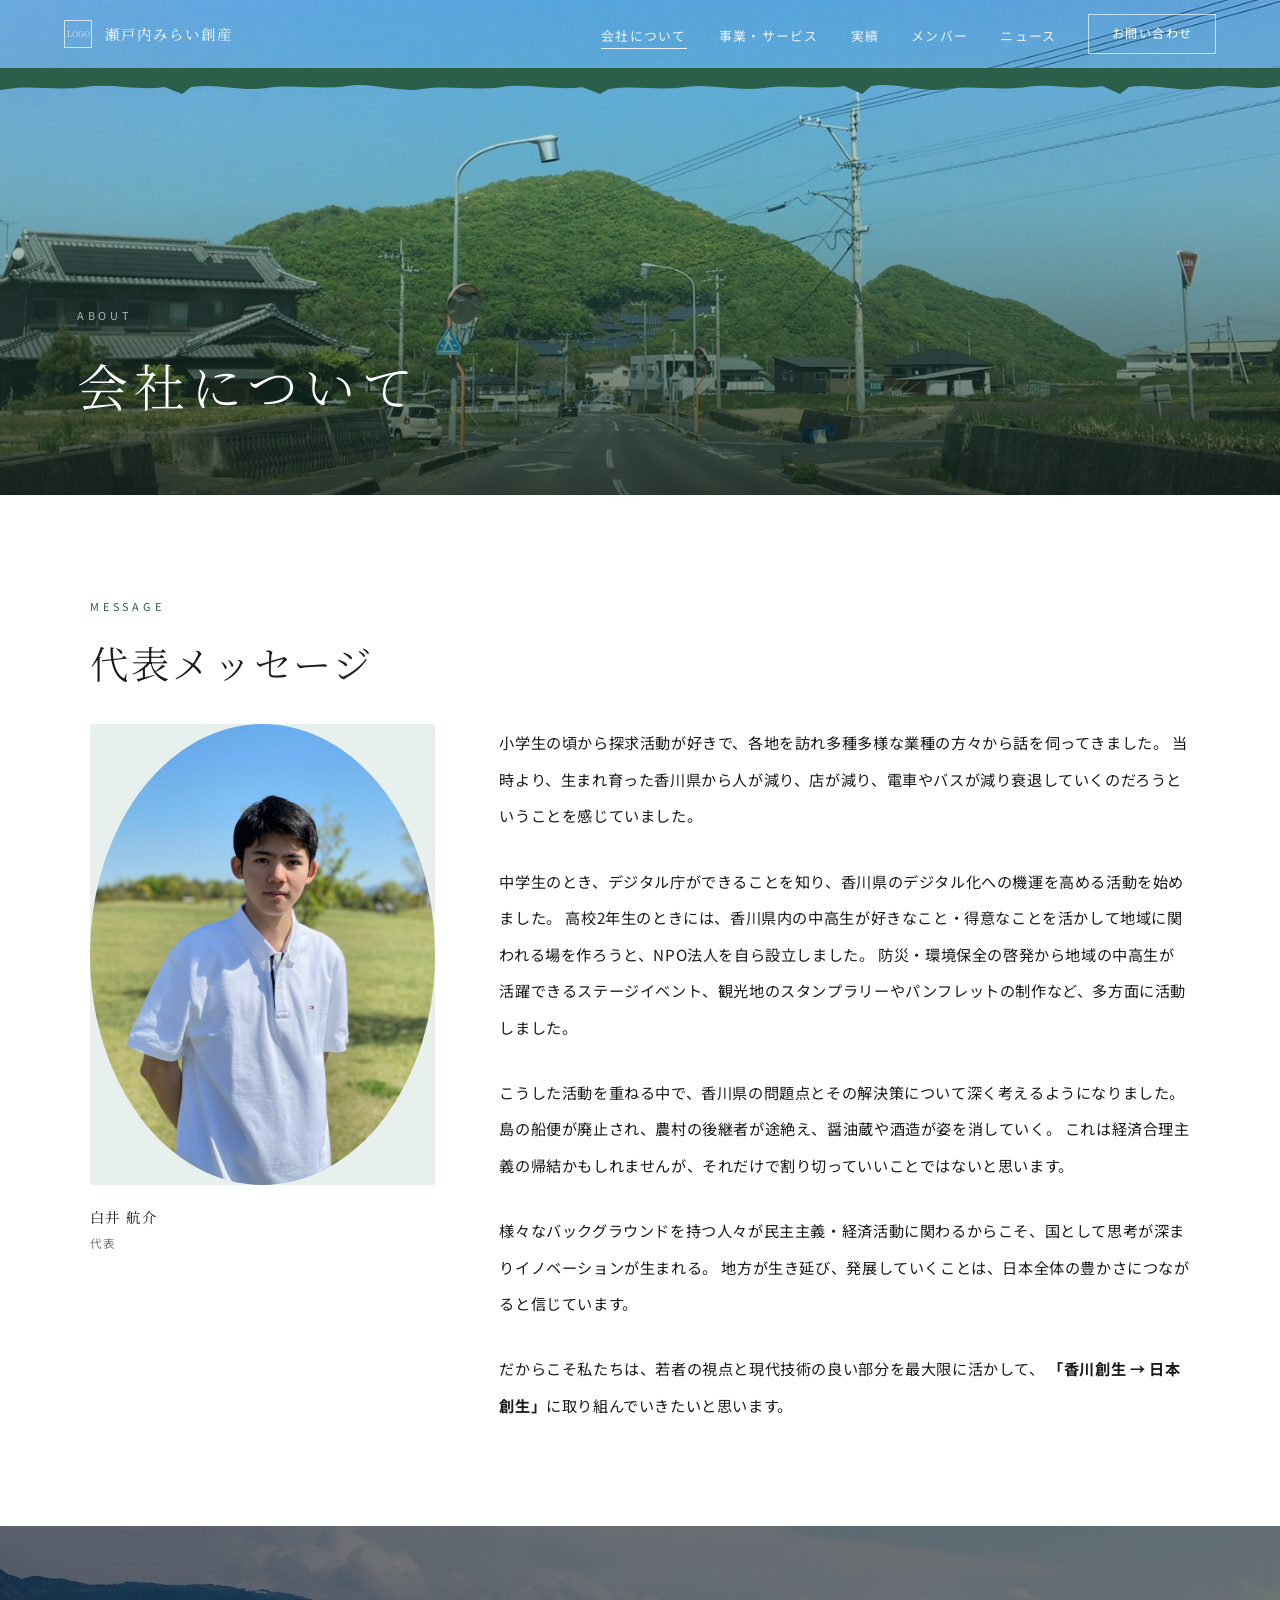
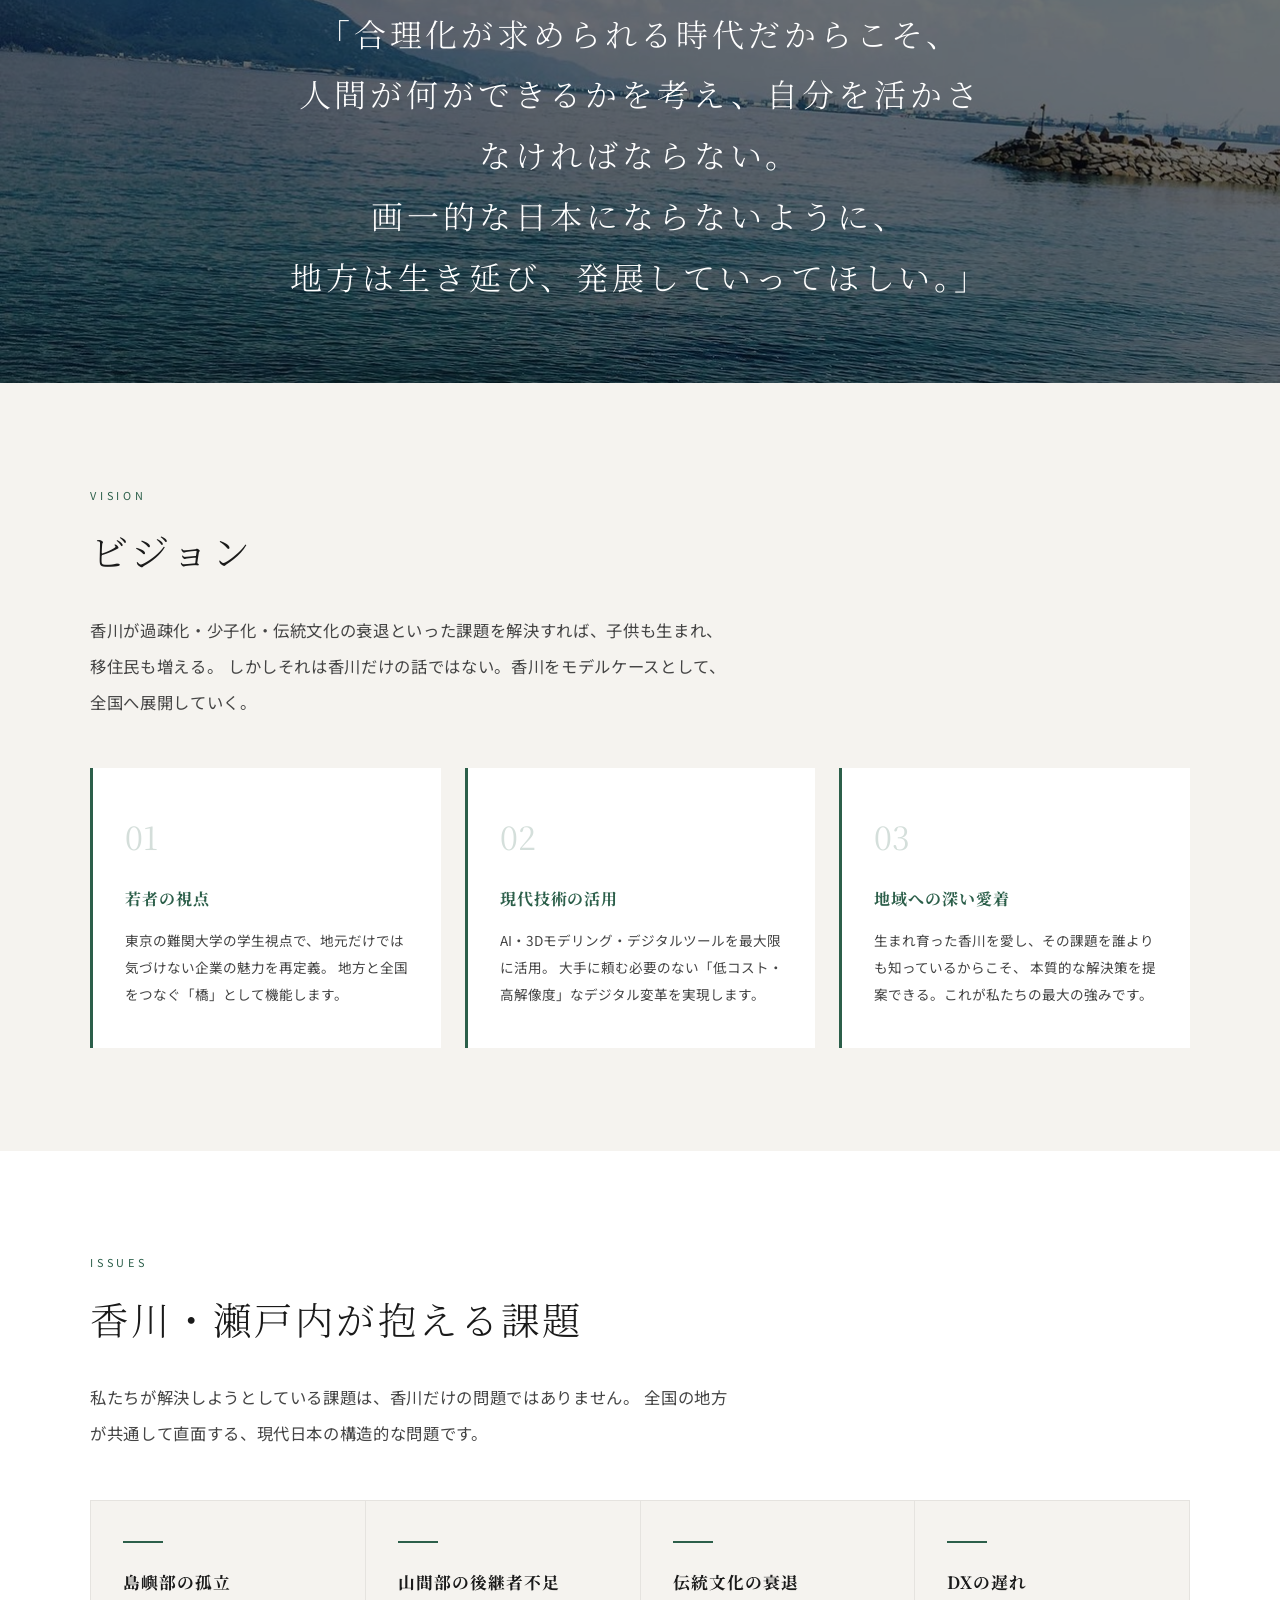
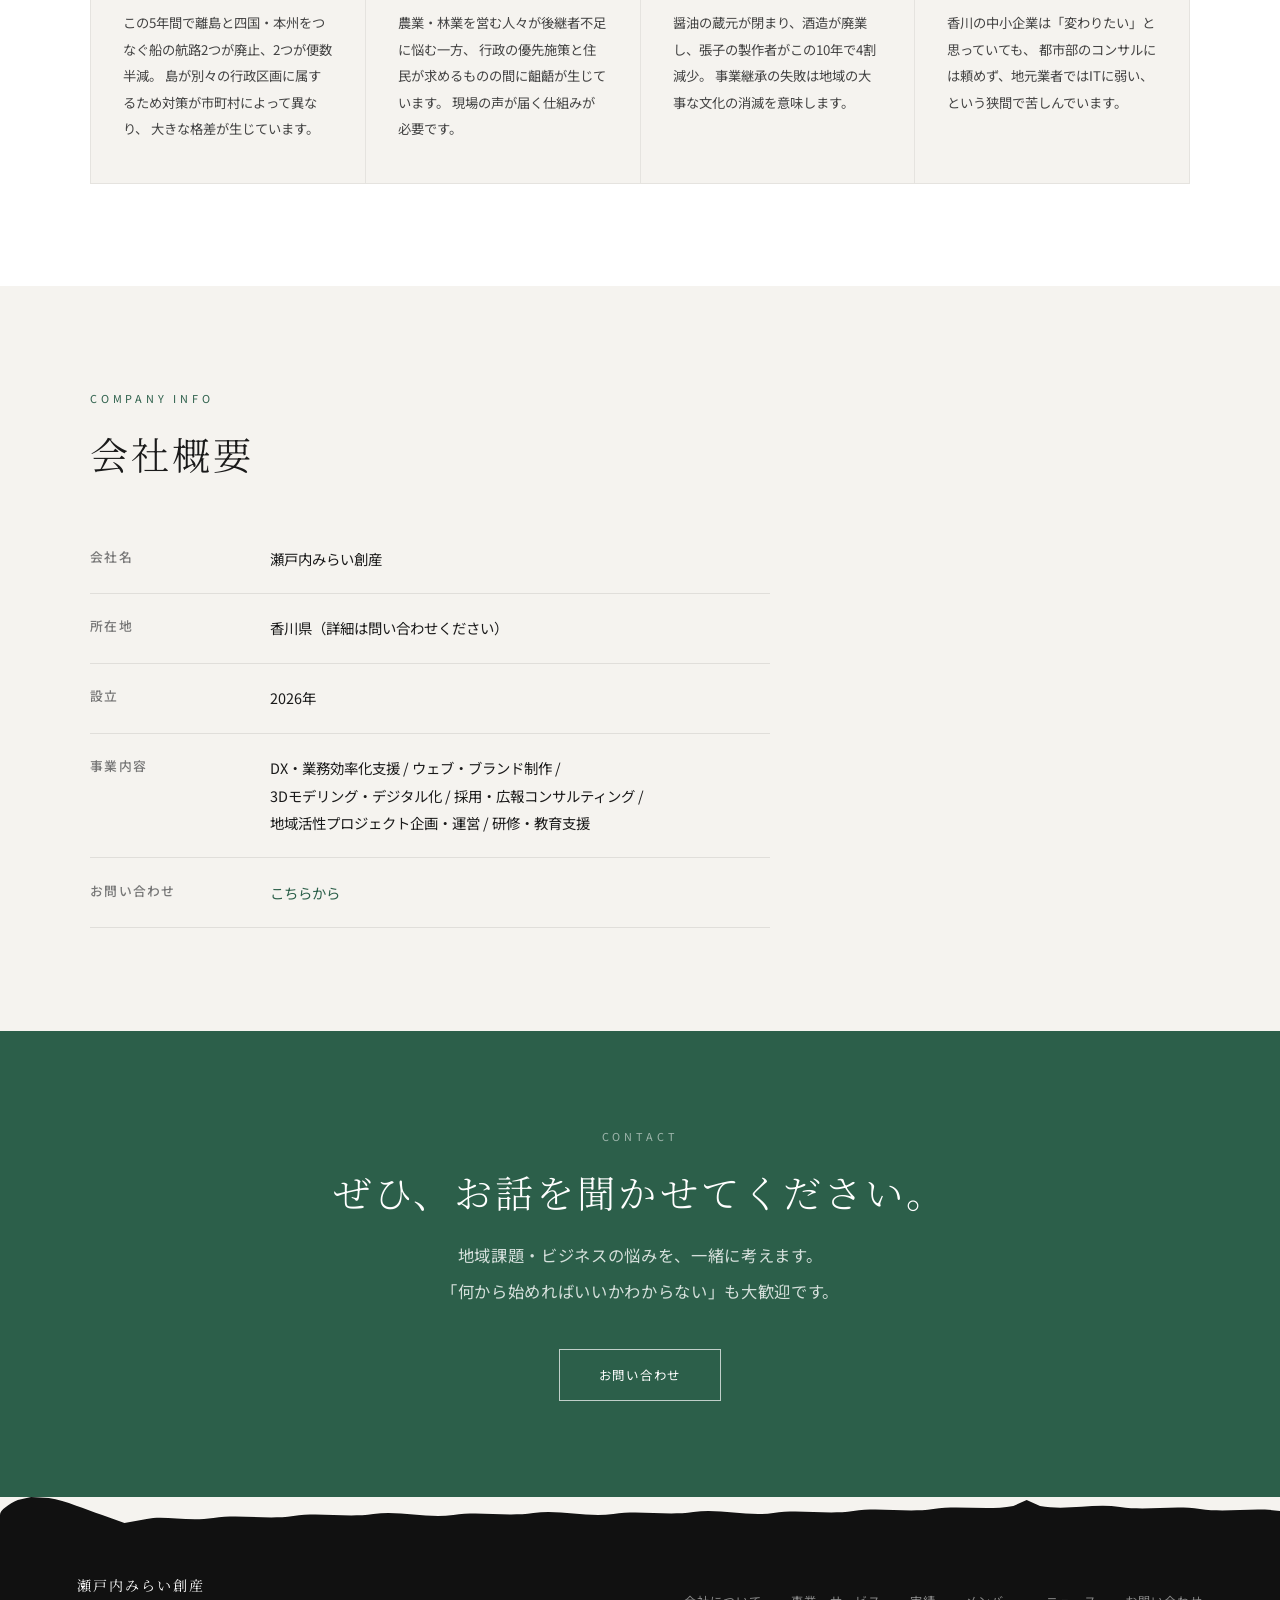
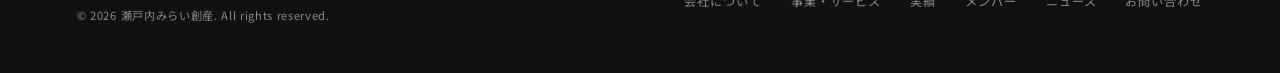
==== commit 94d64c49: "ヘッダー・フッターに瀬戸内海岸線シルエットと淡路島アイコンを追加 - nav::after に山陽海岸（明石〜防府）のSVGシルエットを固定表示 - footer直前に北四国海岸（鳴門〜佐田岬）のSV" ====
--- a/about.html
+++ b/about.html
@@ -26,7 +26,12 @@
   </ul>
   <a href="contact.html" class="nav-cta">お問い合わせ</a>
   <div class="nav-hamburger" id="hamburger">
-    <span></span><span></span><span></span>
+    <div class="hamburger-lines">
+      <span></span><span></span><span></span>
+    </div>
+    <svg class="awaji-burger" viewBox="0 0 12 20" fill="currentColor" xmlns="http://www.w3.org/2000/svg" aria-hidden="true">
+      <path d="M6,0 C9.5,0 11.5,3.5 11,8 C10.5,12 9,16 7,19 L6,20 L5,19 C3,16 1.5,12 1,8 C0.5,3.5 2.5,0 6,0 Z"/>
+    </svg>
   </div>
 </nav>
 <div class="nav-mobile" id="navMobile">
@@ -237,6 +242,7 @@
 </section>
 
 <!-- ── Footer ── -->
+<div class="coastline-shikoku" aria-hidden="true"></div>
 <footer class="footer">
   <div class="footer-left">
     <p class="footer-logo">瀬戸内みらい創産</p>
--- a/css/style.css
+++ b/css/style.css
@@ -117,11 +117,17 @@
 /* hamburger */
 .nav-hamburger {
   display: none;
-  flex-direction: column;
-  gap: 5px;
+  flex-direction: row;
+  align-items: center;
+  gap: 8px;
   cursor: pointer;
   margin-left: auto;
   padding: 6px;
+}
+.hamburger-lines {
+  display: flex;
+  flex-direction: column;
+  gap: 5px;
 }
 .nav-hamburger span {
   display: block;
@@ -133,6 +139,15 @@
 .nav-hamburger.open span:nth-child(1) { transform: translateY(6.5px) rotate(45deg); }
 .nav-hamburger.open span:nth-child(2) { opacity: 0; }
 .nav-hamburger.open span:nth-child(3) { transform: translateY(-6.5px) rotate(-45deg); }
+
+/* 淡路島アイコン */
+.awaji-burger {
+  width: 11px; height: 19px;
+  color: rgba(255,255,255,0.88);
+  transition: color 0.4s var(--ease);
+  flex-shrink: 0;
+}
+.nav.scrolled .awaji-burger { color: var(--dark); }
 
 /* mobile overlay */
 .nav-mobile {
@@ -695,6 +710,29 @@
 .cta-section .section-title { color: var(--white); margin-left: auto; margin-right: auto; }
 .cta-section .section-lead { color: rgba(255,255,255,0.8); margin: 0 auto 2.5rem; }
 .cta-section .section-title + .section-lead { margin-top: -1rem; }
+
+/* ── COASTLINE DECORATION ────────────────────── */
+
+/* 山陽海岸（明石〜防府）— navの直下に固定表示 */
+.nav::after {
+  content: '';
+  position: absolute;
+  bottom: -26px;
+  left: 0; right: 0;
+  height: 26px;
+  pointer-events: none;
+  background-image: url("data:image/svg+xml,<svg xmlns='http://www.w3.org/2000/svg' viewBox='0 0 1440 26' preserveAspectRatio='none'><path d='M0,0 H1440 L1440,18 C1410,24 1385,14 1355,20 C1325,25 1300,15 1270,19 L1260,26 L1240,18 C1210,23 1185,15 1155,19 C1125,23 1095,17 1065,21 C1035,25 1010,14 980,18 L970,26 L950,18 C920,22 890,16 860,20 C830,24 800,15 770,19 C740,23 715,17 685,21 L675,26 L655,19 C625,23 595,15 565,19 C535,23 505,17 475,21 C445,25 420,14 390,18 C360,22 330,16 300,20 C270,24 245,15 215,19 L205,26 L185,19 C155,23 125,15 95,19 C65,23 35,17 10,21 L0,22 Z' fill='%232c5f4a'/></svg>");
+  background-size: 100% 100%;
+}
+
+/* 北四国海岸（鳴門〜佐田岬）— footerの直前 */
+.coastline-shikoku {
+  width: 100%;
+  height: 28px;
+  background-image: url("data:image/svg+xml,<svg xmlns='http://www.w3.org/2000/svg' viewBox='0 0 1440 28' preserveAspectRatio='none'><path d='M0,28 H1440 L1440,14 C1410,10 1380,16 1350,12 C1320,8 1290,14 1260,10 C1230,6 1200,14 1170,9 L1155,3 L1140,9 C1110,14 1080,8 1050,12 C1020,16 990,10 960,14 C930,18 900,12 870,16 C840,20 810,11 780,15 C750,19 720,13 690,17 C660,21 630,12 600,16 C570,20 540,14 510,18 C480,22 450,13 420,17 C390,21 360,15 330,19 C300,23 270,17 240,21 C210,25 185,18 165,22 L140,26 L115,18 C95,12 75,4 55,1 L35,0 L20,3 C10,7 0,13 0,18 Z' fill='%23111111'/></svg>");
+  background-size: 100% 100%;
+  display: block;
+}
 
 /* ── FOOTER ─────────────────────────────────── */
 .footer {
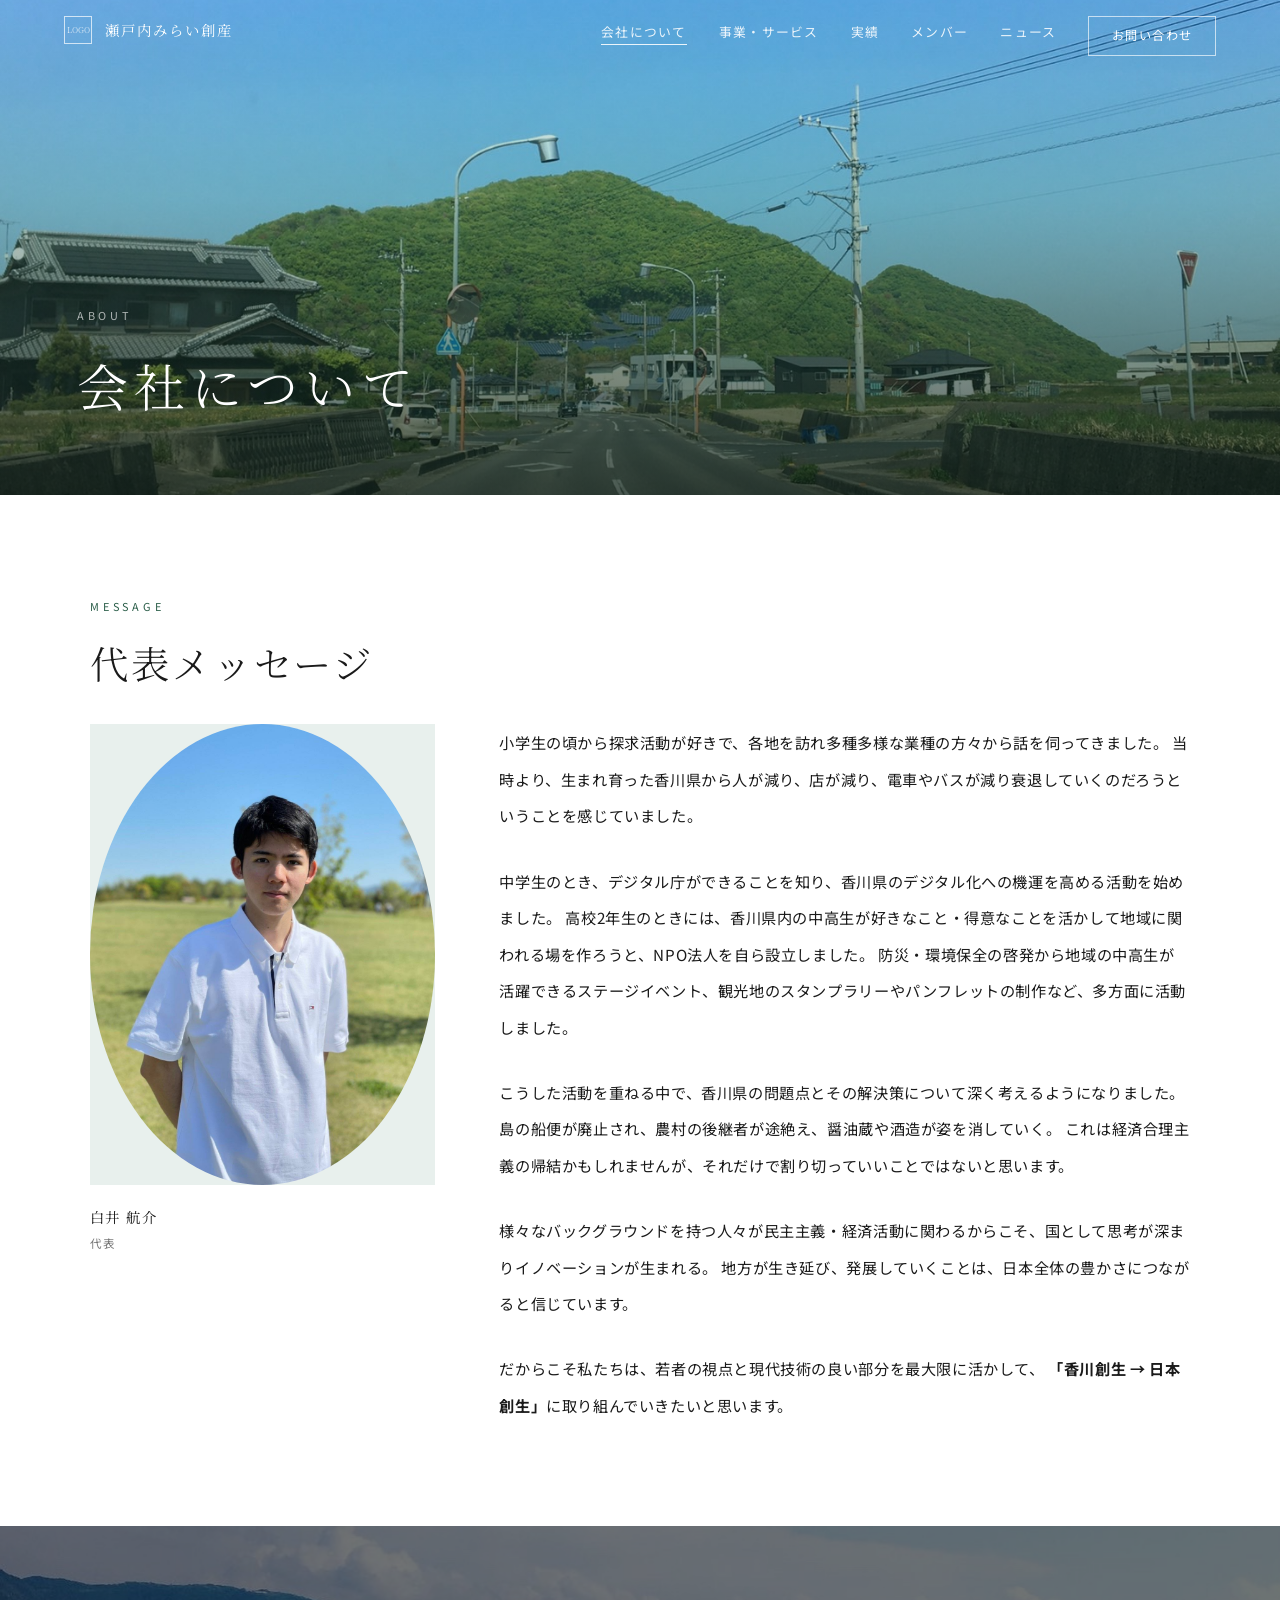
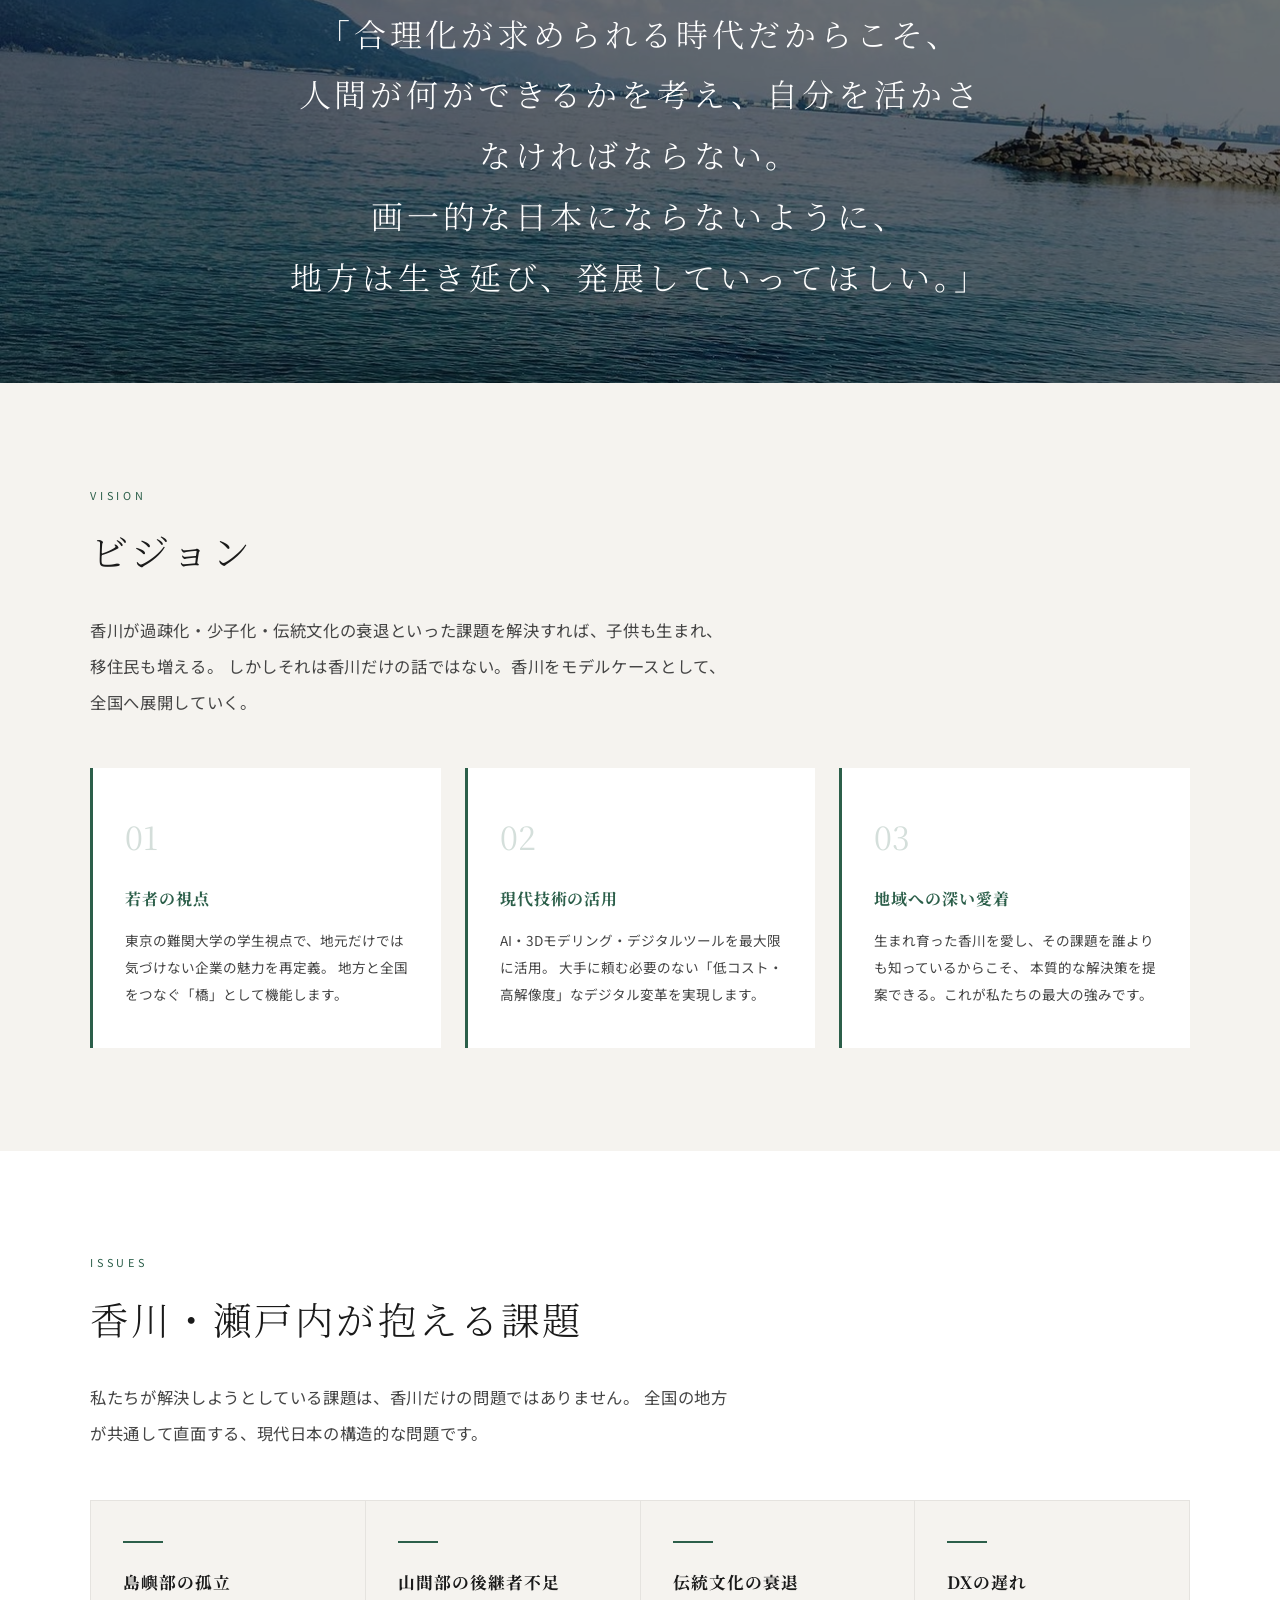
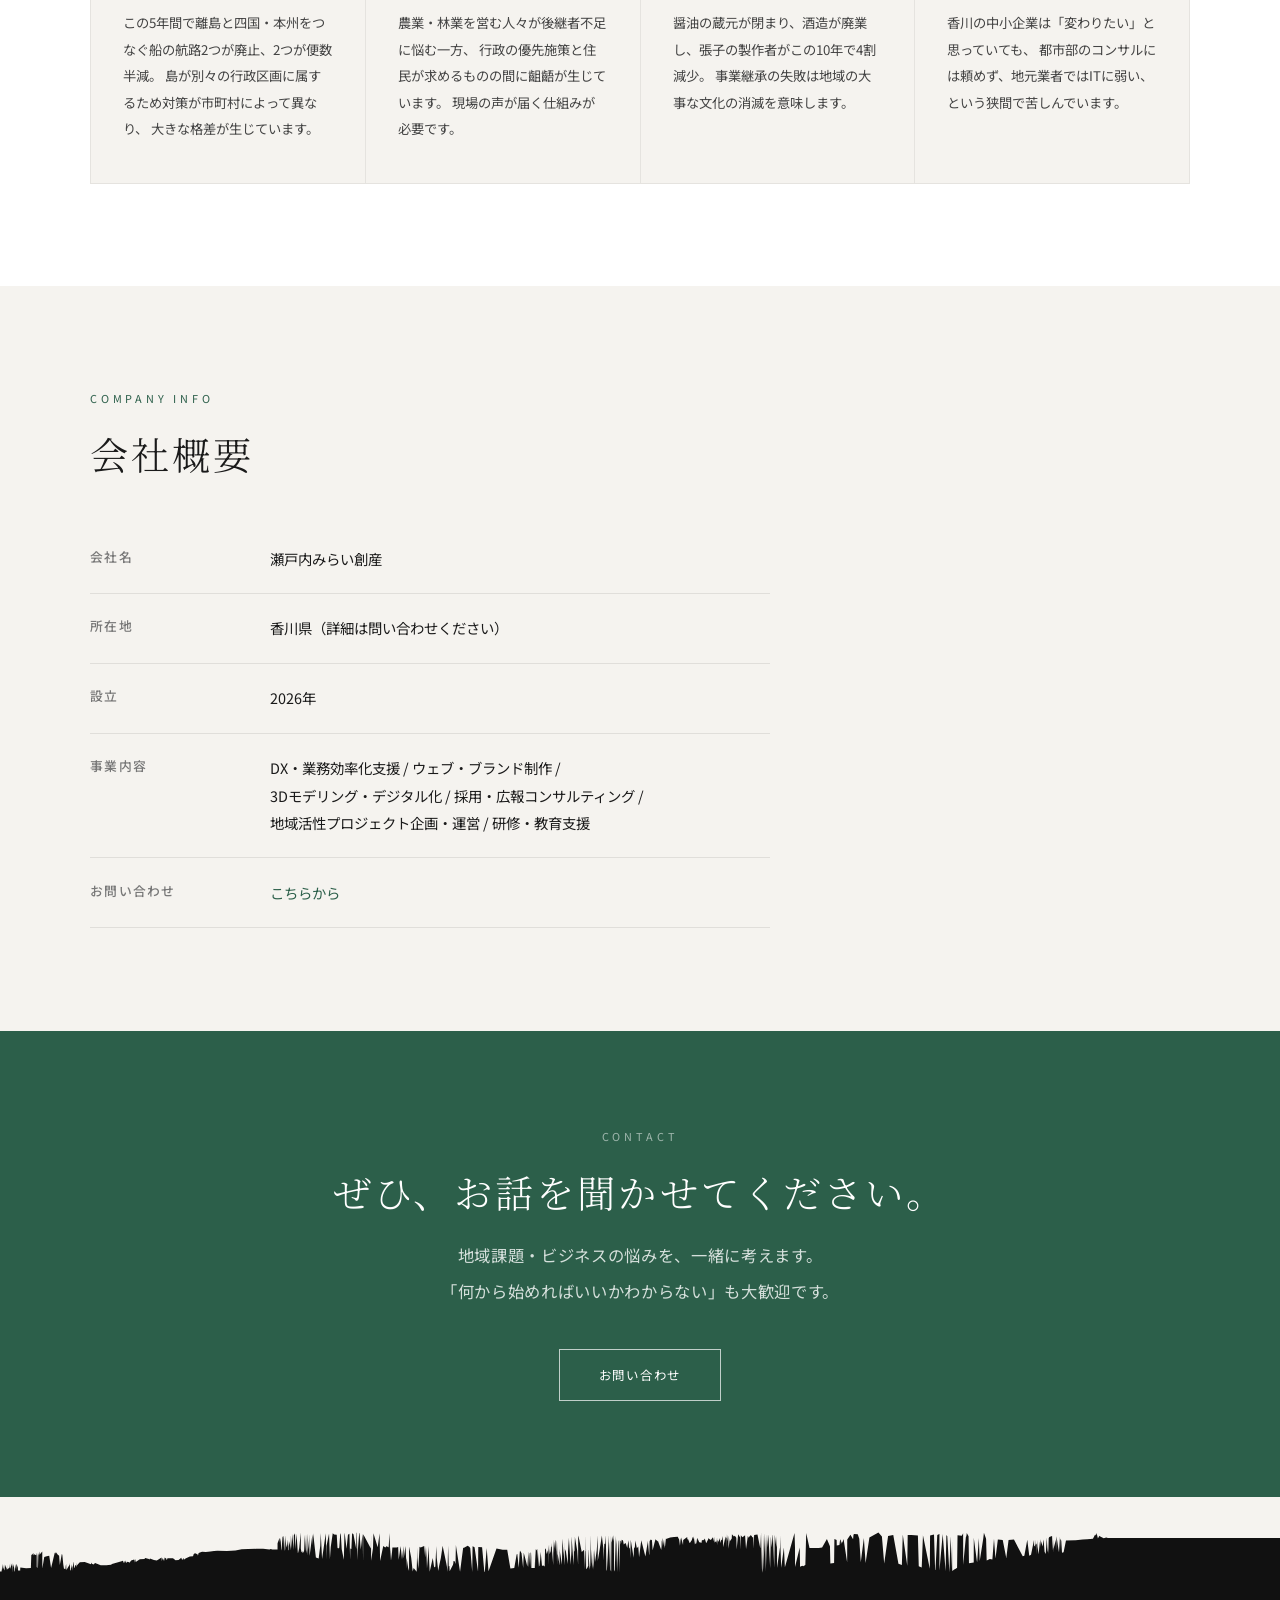
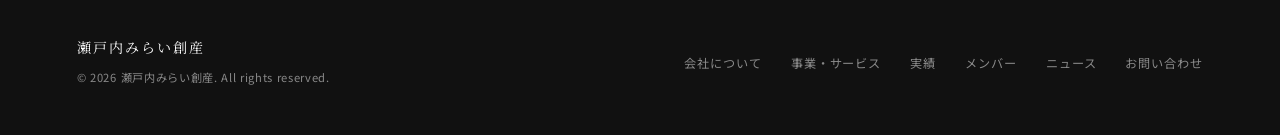
==== commit f26a389c: "feat: 山陽・四国海岸シルエットでナビ・フッターを瀬戸内化 - Natural Earth地理データから生成した本物のSVGを使用 - ナビ下端を山陽海岸（明石〜防府）の形に整形（CSSマスク方式" ====
--- a/about.html
+++ b/about.html
@@ -13,6 +13,7 @@
 
 <!-- ── Navigation ── -->
 <nav class="nav" id="nav">
+  <div class="nav-bg" aria-hidden="true"></div>
   <a href="index.html" class="nav-logo">
     <div class="nav-logo-mark">LOGO</div>
     瀬戸内みらい創産
--- a/css/style.css
+++ b/css/style.css
@@ -13,7 +13,7 @@
   --white:         #fff;
   --serif:         'Noto Serif JP', 'Yu Mincho', serif;
   --sans:          'Hiragino Kaku Gothic ProN', 'Noto Sans JP', sans-serif;
-  --nav-h:         68px;
+  --nav-h:         140px;
   --ease:          cubic-bezier(0.4, 0, 0.2, 1);
 }
 
@@ -36,15 +36,12 @@
   height: var(--nav-h);
   z-index: 200;
   display: flex;
-  align-items: center;
-  padding: 0 clamp(1.5rem, 5vw, 4rem);
-  transition: background 0.45s var(--ease), box-shadow 0.45s var(--ease);
+  align-items: flex-start;
+  padding: 16px clamp(1.5rem, 5vw, 4rem) 0;
+  transition: background 0.45s var(--ease);
 }
 .nav.scrolled {
-  background: rgba(255,255,255,0.96);
-  backdrop-filter: blur(14px);
-  -webkit-backdrop-filter: blur(14px);
-  box-shadow: 0 1px 28px rgba(0,0,0,0.07);
+  /* 背景は .nav-bg の mask が担当。ここでは透明 */
 }
 .nav-logo {
   font-family: var(--serif);
@@ -148,6 +145,27 @@
   flex-shrink: 0;
 }
 .nav.scrolled .awaji-burger { color: var(--dark); }
+
+/* 山陽海岸シルエット背景（地理SVGによるマスク） */
+.nav-bg {
+  position: absolute;
+  top: 0; left: 0;
+  width: 100%; height: 100%;
+  pointer-events: none;
+  z-index: -1;
+  background: transparent;
+  -webkit-mask-image: url('../images/nav-coast.svg');
+  mask-image: url('../images/nav-coast.svg');
+  -webkit-mask-size: 100% 100%;
+  mask-size: 100% 100%;
+  transition: background 0.45s var(--ease);
+}
+.nav.scrolled .nav-bg {
+  background: rgba(255,255,255,0.96);
+  -webkit-backdrop-filter: blur(14px);
+  backdrop-filter: blur(14px);
+  filter: drop-shadow(0 6px 24px rgba(0,0,0,0.07));
+}
 
 /* mobile overlay */
 .nav-mobile {
@@ -713,24 +731,13 @@
 
 /* ── COASTLINE DECORATION ────────────────────── */
 
-/* 山陽海岸（明石〜防府）— navの直下に固定表示 */
-.nav::after {
-  content: '';
-  position: absolute;
-  bottom: -26px;
-  left: 0; right: 0;
-  height: 26px;
-  pointer-events: none;
-  background-image: url("data:image/svg+xml,<svg xmlns='http://www.w3.org/2000/svg' viewBox='0 0 1440 26' preserveAspectRatio='none'><path d='M0,0 H1440 L1440,18 C1410,24 1385,14 1355,20 C1325,25 1300,15 1270,19 L1260,26 L1240,18 C1210,23 1185,15 1155,19 C1125,23 1095,17 1065,21 C1035,25 1010,14 980,18 L970,26 L950,18 C920,22 890,16 860,20 C830,24 800,15 770,19 C740,23 715,17 685,21 L675,26 L655,19 C625,23 595,15 565,19 C535,23 505,17 475,21 C445,25 420,14 390,18 C360,22 330,16 300,20 C270,24 245,15 215,19 L205,26 L185,19 C155,23 125,15 95,19 C65,23 35,17 10,21 L0,22 Z' fill='%232c5f4a'/></svg>");
-  background-size: 100% 100%;
-}
-
 /* 北四国海岸（鳴門〜佐田岬）— footerの直前 */
 .coastline-shikoku {
   width: 100%;
-  height: 28px;
-  background-image: url("data:image/svg+xml,<svg xmlns='http://www.w3.org/2000/svg' viewBox='0 0 1440 28' preserveAspectRatio='none'><path d='M0,28 H1440 L1440,14 C1410,10 1380,16 1350,12 C1320,8 1290,14 1260,10 C1230,6 1200,14 1170,9 L1155,3 L1140,9 C1110,14 1080,8 1050,12 C1020,16 990,10 960,14 C930,18 900,12 870,16 C840,20 810,11 780,15 C750,19 720,13 690,17 C660,21 630,12 600,16 C570,20 540,14 510,18 C480,22 450,13 420,17 C390,21 360,15 330,19 C300,23 270,17 240,21 C210,25 185,18 165,22 L140,26 L115,18 C95,12 75,4 55,1 L35,0 L20,3 C10,7 0,13 0,18 Z' fill='%23111111'/></svg>");
+  height: 90px;
+  background-image: url('../images/footer-coast.svg');
   background-size: 100% 100%;
+  background-repeat: no-repeat;
   display: block;
 }
 
@@ -782,6 +789,15 @@
 
 /* ── RESPONSIVE ─────────────────────────────── */
 @media (max-width: 960px) {
+  :root { --nav-h: 68px; }
+  .nav { align-items: center; padding: 0 clamp(1.5rem, 5vw, 4rem); }
+  .nav-bg { display: none; }
+  .nav.scrolled {
+    background: rgba(255,255,255,0.96);
+    backdrop-filter: blur(14px);
+    -webkit-backdrop-filter: blur(14px);
+    box-shadow: 0 1px 28px rgba(0,0,0,0.07);
+  }
   .nav-links, .nav-cta { display: none; }
   .nav-hamburger { display: flex; }
   .intro-section { grid-template-columns: 1fr; }
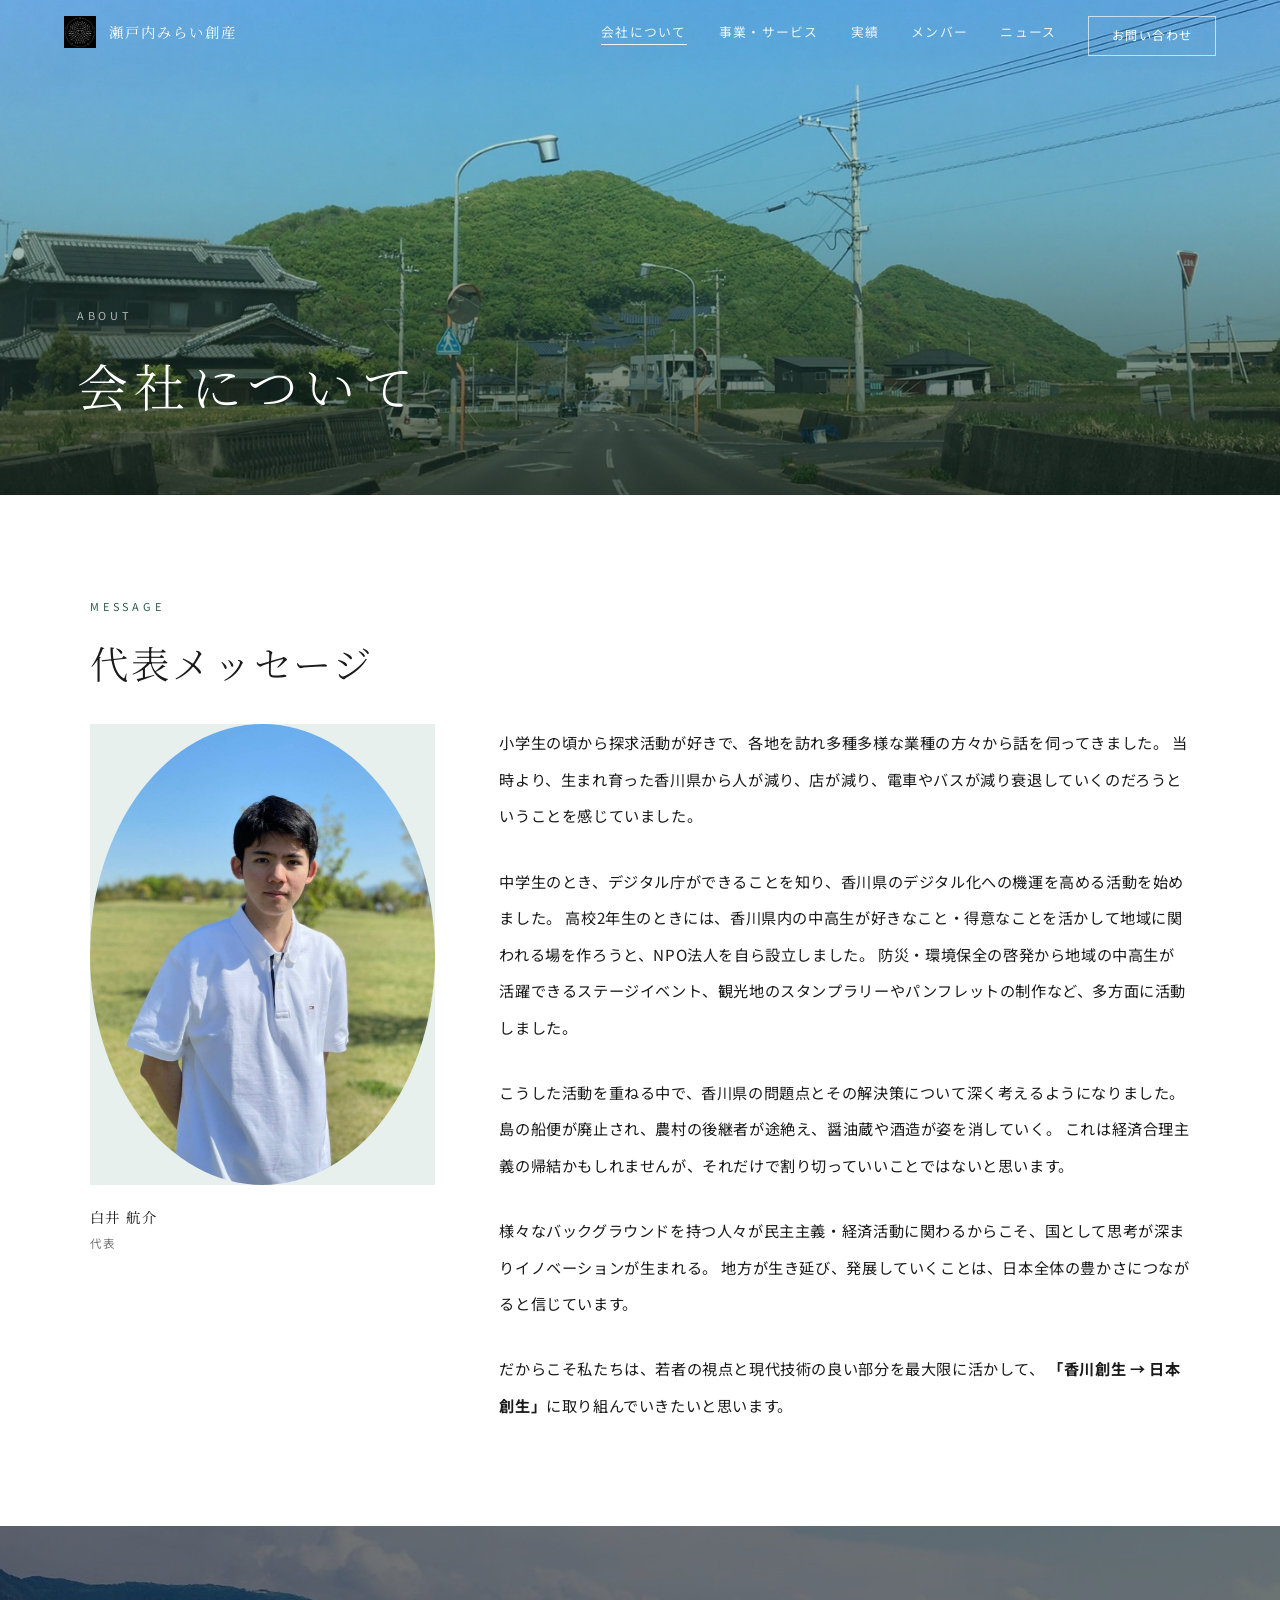
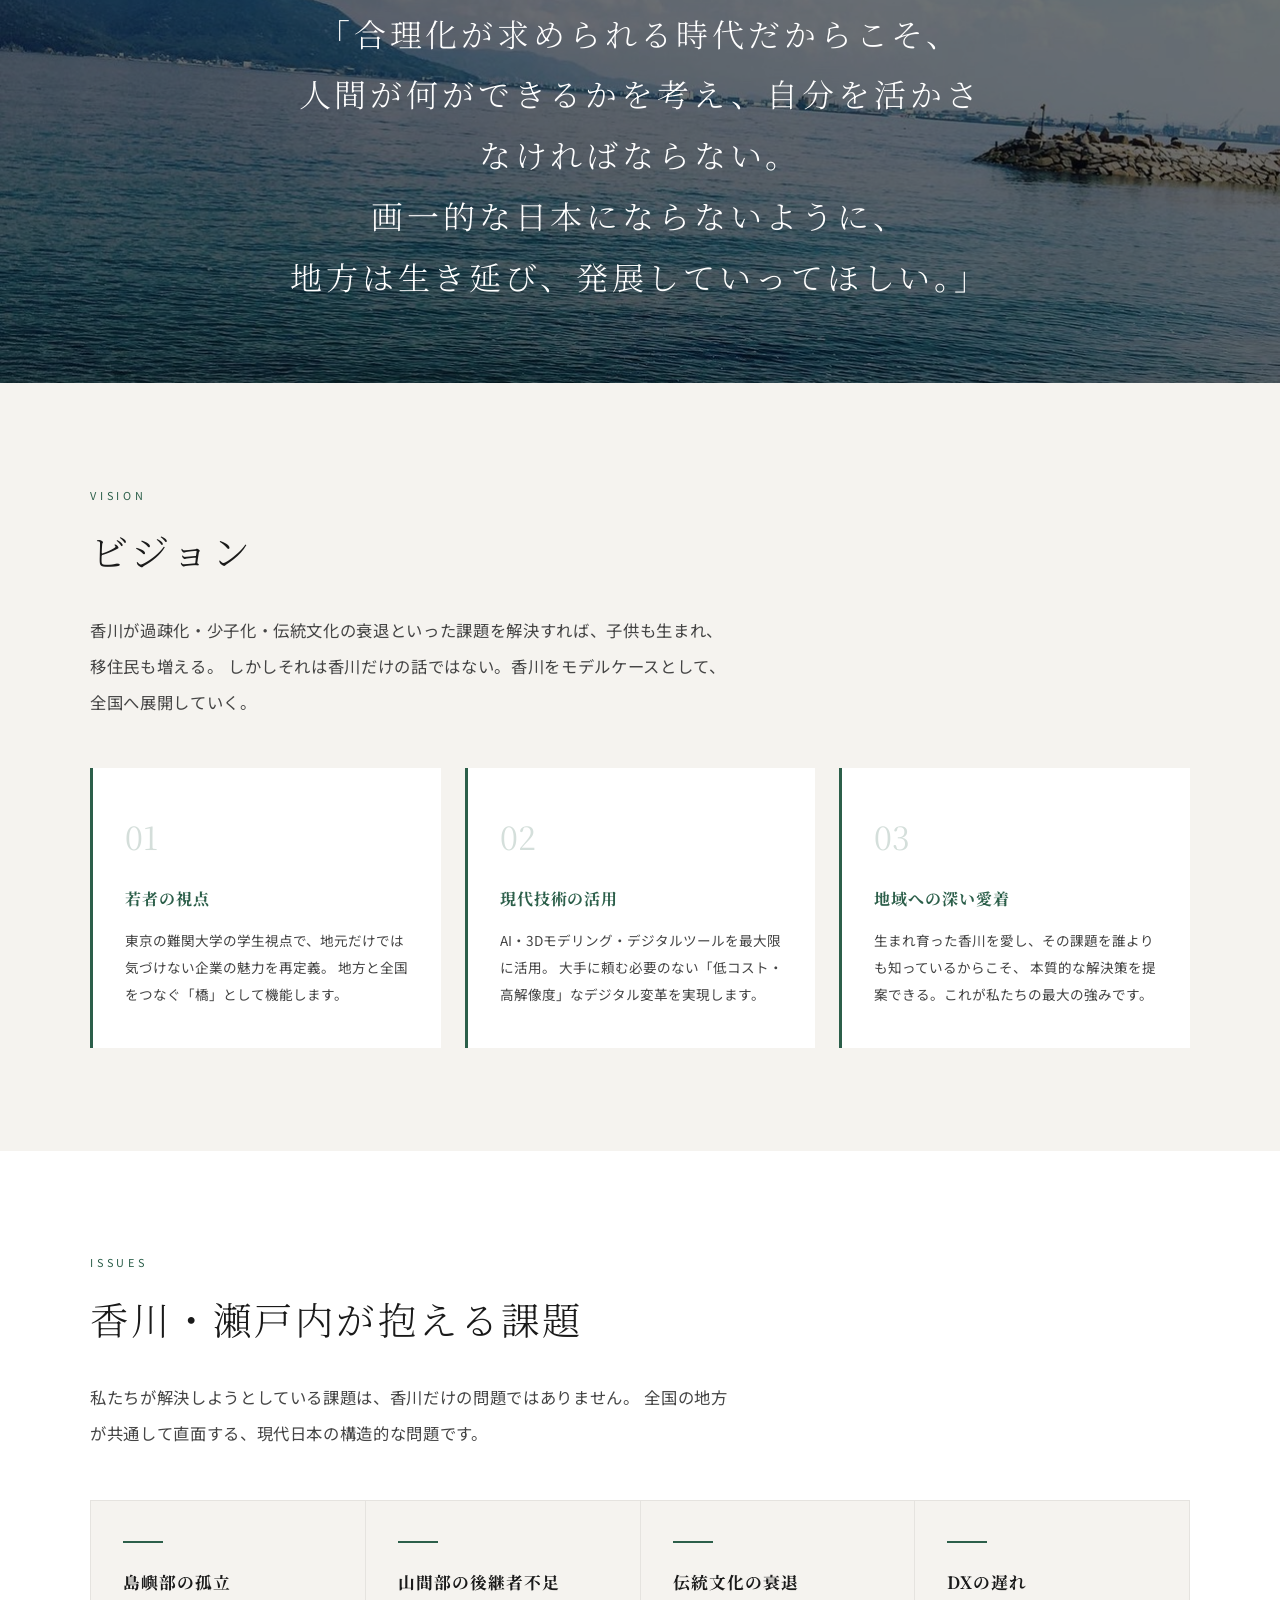
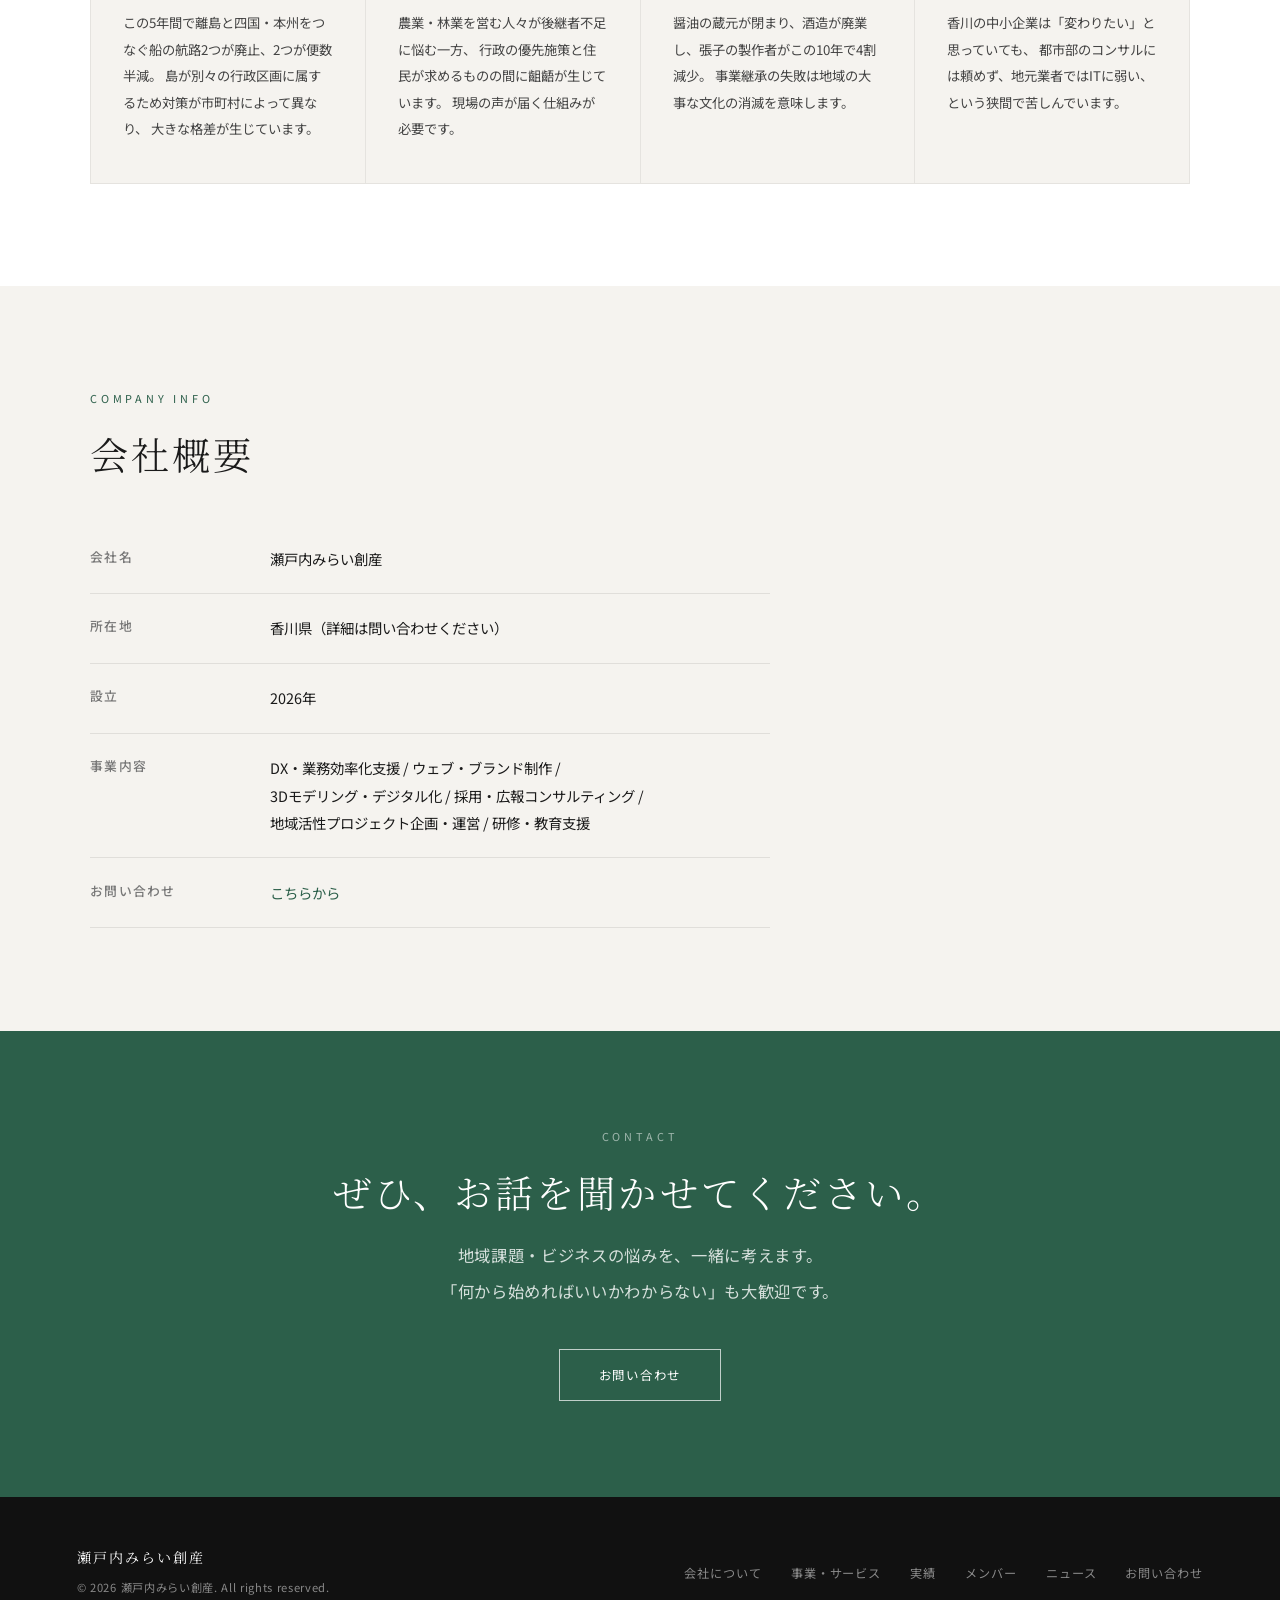
==== commit ab3e4419: "ロゴ画像差し替え・ヘッダーフッター修正 - 全ページのナビロゴをlogo-mark.pngに変更 - トップページヒーローにlogo-mark/logo-type追加 - 淡路島アイコン削除 - ヘッ" ====
--- a/about.html
+++ b/about.html
@@ -15,7 +15,7 @@
 <nav class="nav" id="nav">
   <div class="nav-bg" aria-hidden="true"></div>
   <a href="index.html" class="nav-logo">
-    <div class="nav-logo-mark">LOGO</div>
+    <img class="nav-logo-mark" src="images/logo-mark.png" alt="" aria-hidden="true">
     瀬戸内みらい創産
   </a>
   <ul class="nav-links">
@@ -30,9 +30,6 @@
     <div class="hamburger-lines">
       <span></span><span></span><span></span>
     </div>
-    <svg class="awaji-burger" viewBox="0 0 12 20" fill="currentColor" xmlns="http://www.w3.org/2000/svg" aria-hidden="true">
-      <path d="M6,0 C9.5,0 11.5,3.5 11,8 C10.5,12 9,16 7,19 L6,20 L5,19 C3,16 1.5,12 1,8 C0.5,3.5 2.5,0 6,0 Z"/>
-    </svg>
   </div>
 </nav>
 <div class="nav-mobile" id="navMobile">
--- a/css/style.css
+++ b/css/style.css
@@ -56,18 +56,16 @@
 }
 .nav.scrolled .nav-logo { color: var(--primary); }
 
-/* logo mark placeholder in nav */
+/* logo mark in nav */
 .nav-logo-mark {
-  width: 28px; height: 28px;
-  border: 1.5px solid rgba(255,255,255,0.7);
-  display: flex; align-items: center; justify-content: center;
-  font-size: 0.5rem; letter-spacing: 0; color: rgba(255,255,255,0.7);
+  width: 32px; height: 32px;
   flex-shrink: 0;
-  transition: border-color 0.4s, color 0.4s;
+  object-fit: contain;
+  filter: invert(1);
+  transition: filter 0.4s;
 }
 .nav.scrolled .nav-logo-mark {
-  border-color: var(--primary);
-  color: var(--primary);
+  filter: none;
 }
 
 .nav-links {
@@ -137,16 +135,8 @@
 .nav-hamburger.open span:nth-child(2) { opacity: 0; }
 .nav-hamburger.open span:nth-child(3) { transform: translateY(-6.5px) rotate(-45deg); }
 
-/* 淡路島アイコン */
-.awaji-burger {
-  width: 11px; height: 19px;
-  color: rgba(255,255,255,0.88);
-  transition: color 0.4s var(--ease);
-  flex-shrink: 0;
-}
-.nav.scrolled .awaji-burger { color: var(--dark); }
-
-/* 山陽海岸シルエット背景（地理SVGによるマスク） */
+
+/* ナビ背景（スクロール時に白く） */
 .nav-bg {
   position: absolute;
   top: 0; left: 0;
@@ -154,17 +144,13 @@
   pointer-events: none;
   z-index: -1;
   background: transparent;
-  -webkit-mask-image: url('../images/nav-coast.svg');
-  mask-image: url('../images/nav-coast.svg');
-  -webkit-mask-size: 100% 100%;
-  mask-size: 100% 100%;
-  transition: background 0.45s var(--ease);
+  transition: background 0.45s var(--ease), box-shadow 0.45s var(--ease);
 }
 .nav.scrolled .nav-bg {
   background: rgba(255,255,255,0.96);
   -webkit-backdrop-filter: blur(14px);
   backdrop-filter: blur(14px);
-  filter: drop-shadow(0 6px 24px rgba(0,0,0,0.07));
+  box-shadow: 0 1px 28px rgba(0,0,0,0.07);
 }
 
 /* mobile overlay */
@@ -731,14 +717,9 @@
 
 /* ── COASTLINE DECORATION ────────────────────── */
 
-/* 北四国海岸（鳴門〜佐田岬）— footerの直前 */
+/* 北四国海岸（鳴門〜佐田岬）— 未完成のため非表示 */
 .coastline-shikoku {
-  width: 100%;
-  height: 90px;
-  background-image: url('../images/footer-coast.svg');
-  background-size: 100% 100%;
-  background-repeat: no-repeat;
-  display: block;
+  display: none;
 }
 
 /* ── FOOTER ─────────────────────────────────── */
@@ -778,13 +759,21 @@
   margin: 1.5rem 0;
 }
 
-.logo-placeholder-lg {
-  width: 100px; height: 100px;
-  border: 2px dashed rgba(255,255,255,0.4);
-  display: flex; align-items: center; justify-content: center;
+/* hero logo */
+.hero-logo-wrap {
   margin: 0 auto 2rem;
-  font-size: 0.6rem; letter-spacing: 0.15em;
-  color: rgba(255,255,255,0.45);
+  display: flex; flex-direction: column; align-items: center; gap: 1.2rem;
+}
+.hero-logo-mark {
+  width: 88px; height: 88px;
+  object-fit: contain;
+  filter: invert(1);
+}
+.hero-logo-type {
+  height: 28px; width: auto;
+  max-width: 320px;
+  object-fit: contain;
+  filter: invert(1);
 }
 
 /* ── RESPONSIVE ─────────────────────────────── */
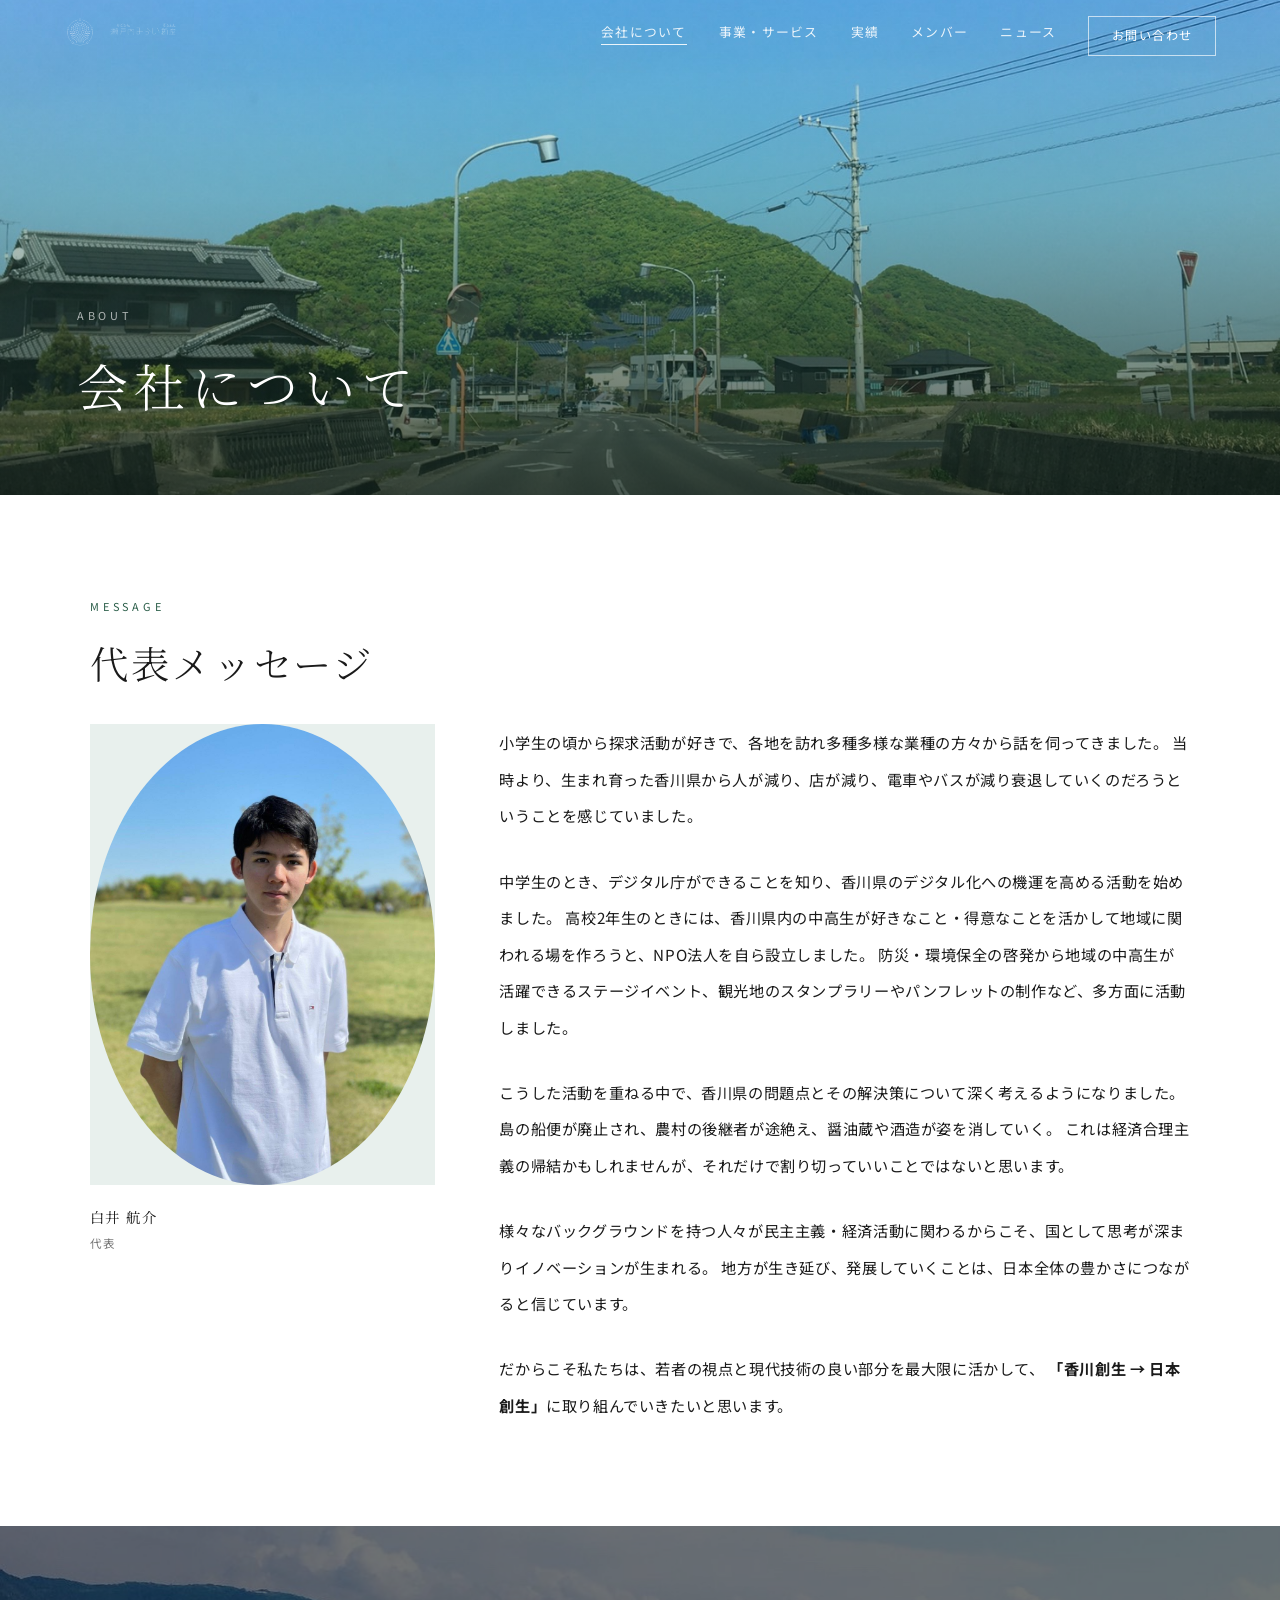
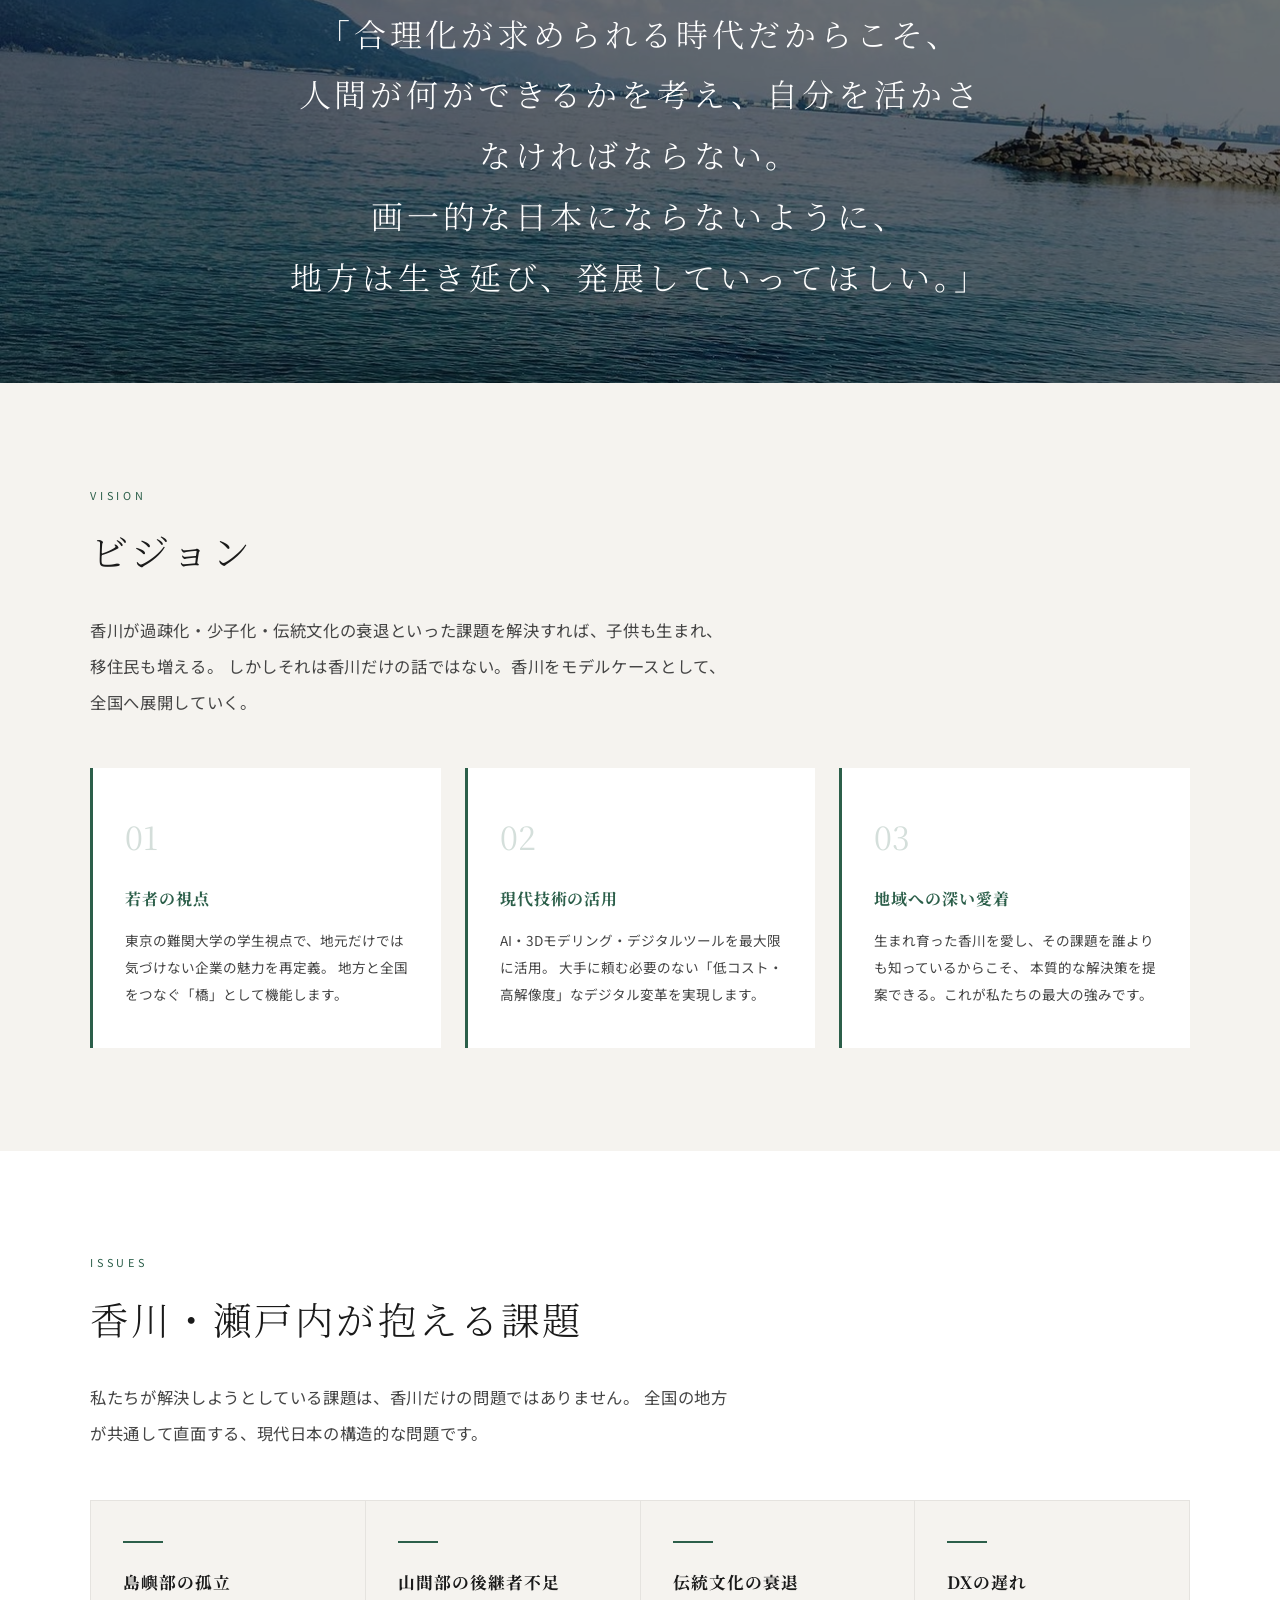
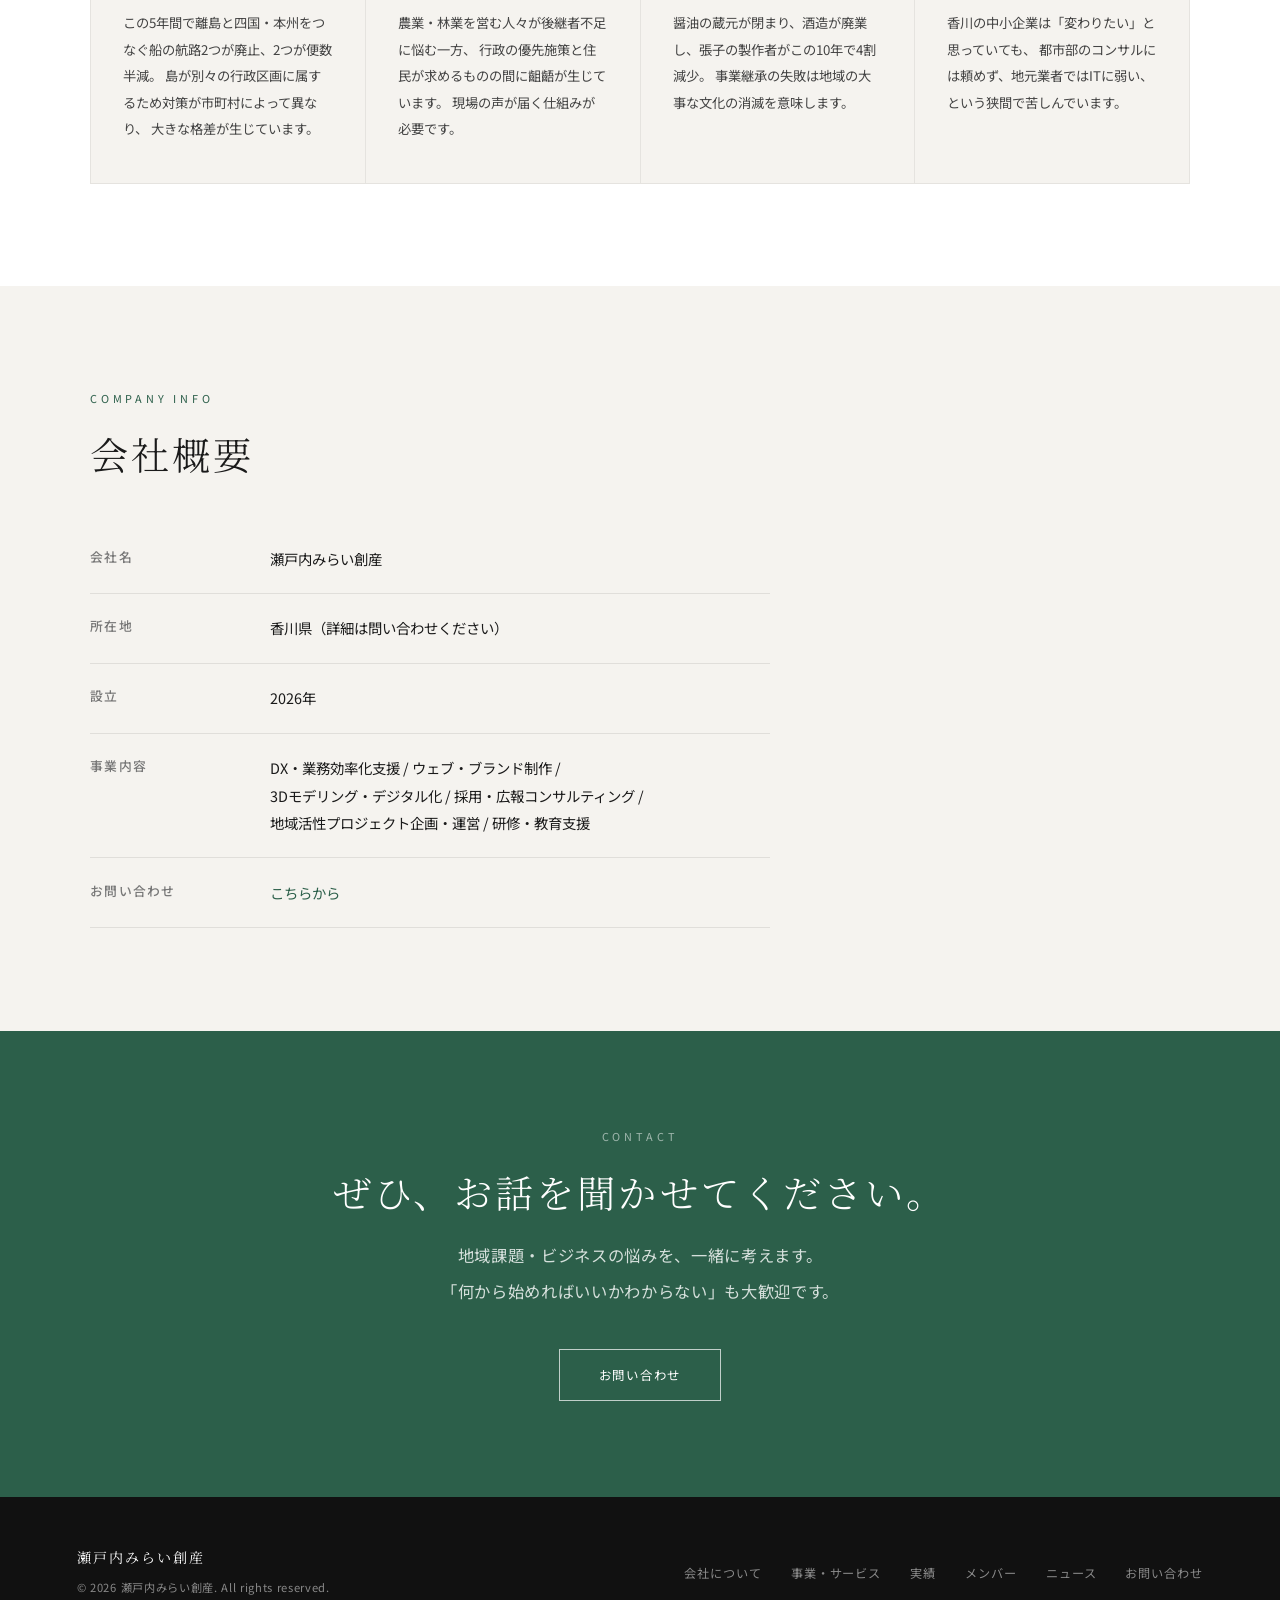
==== commit 941ff141: "feat: ナビロゴを透過PNGに変更、スクロール連動で色切り替え Co-Authored-By: Claude Sonnet 4.6 <noreply@anthropic.com>" ====
--- a/about.html
+++ b/about.html
@@ -15,8 +15,8 @@
 <nav class="nav" id="nav">
   <div class="nav-bg" aria-hidden="true"></div>
   <a href="index.html" class="nav-logo">
-    <img class="nav-logo-mark" src="images/logo-mark.png" alt="" aria-hidden="true">
-    瀬戸内みらい創産
+    <img class="nav-logo-mark" src="images/logo-nav-mark.png" alt="" aria-hidden="true">
+    <img class="nav-logo-type" src="images/logo-nav-type.png" alt="瀬戸内みらい創産">
   </a>
   <ul class="nav-links">
     <li><a href="about.html">会社について</a></li>
--- a/css/style.css
+++ b/css/style.css
@@ -56,7 +56,7 @@
 }
 .nav.scrolled .nav-logo { color: var(--primary); }
 
-/* logo mark in nav */
+/* logo mark + type in nav */
 .nav-logo-mark {
   width: 32px; height: 32px;
   flex-shrink: 0;
@@ -64,7 +64,14 @@
   filter: invert(1);
   transition: filter 0.4s;
 }
-.nav.scrolled .nav-logo-mark {
+.nav-logo-type {
+  height: 20px; width: auto;
+  object-fit: contain;
+  filter: invert(1);
+  transition: filter 0.4s;
+}
+.nav.scrolled .nav-logo-mark,
+.nav.scrolled .nav-logo-type {
   filter: none;
 }
 
@@ -759,21 +766,14 @@
   margin: 1.5rem 0;
 }
 
-/* hero logo */
-.hero-logo-wrap {
+/* hero logo (combined mark + type) */
+.hero-logo-combined {
+  display: block;
+  width: auto;
+  max-width: 320px;
+  height: auto;
   margin: 0 auto 2rem;
-  display: flex; flex-direction: column; align-items: center; gap: 1.2rem;
-}
-.hero-logo-mark {
-  width: 88px; height: 88px;
   object-fit: contain;
-  filter: invert(1);
-}
-.hero-logo-type {
-  height: 28px; width: auto;
-  max-width: 320px;
-  object-fit: contain;
-  filter: invert(1);
 }
 
 /* ── RESPONSIVE ─────────────────────────────── */
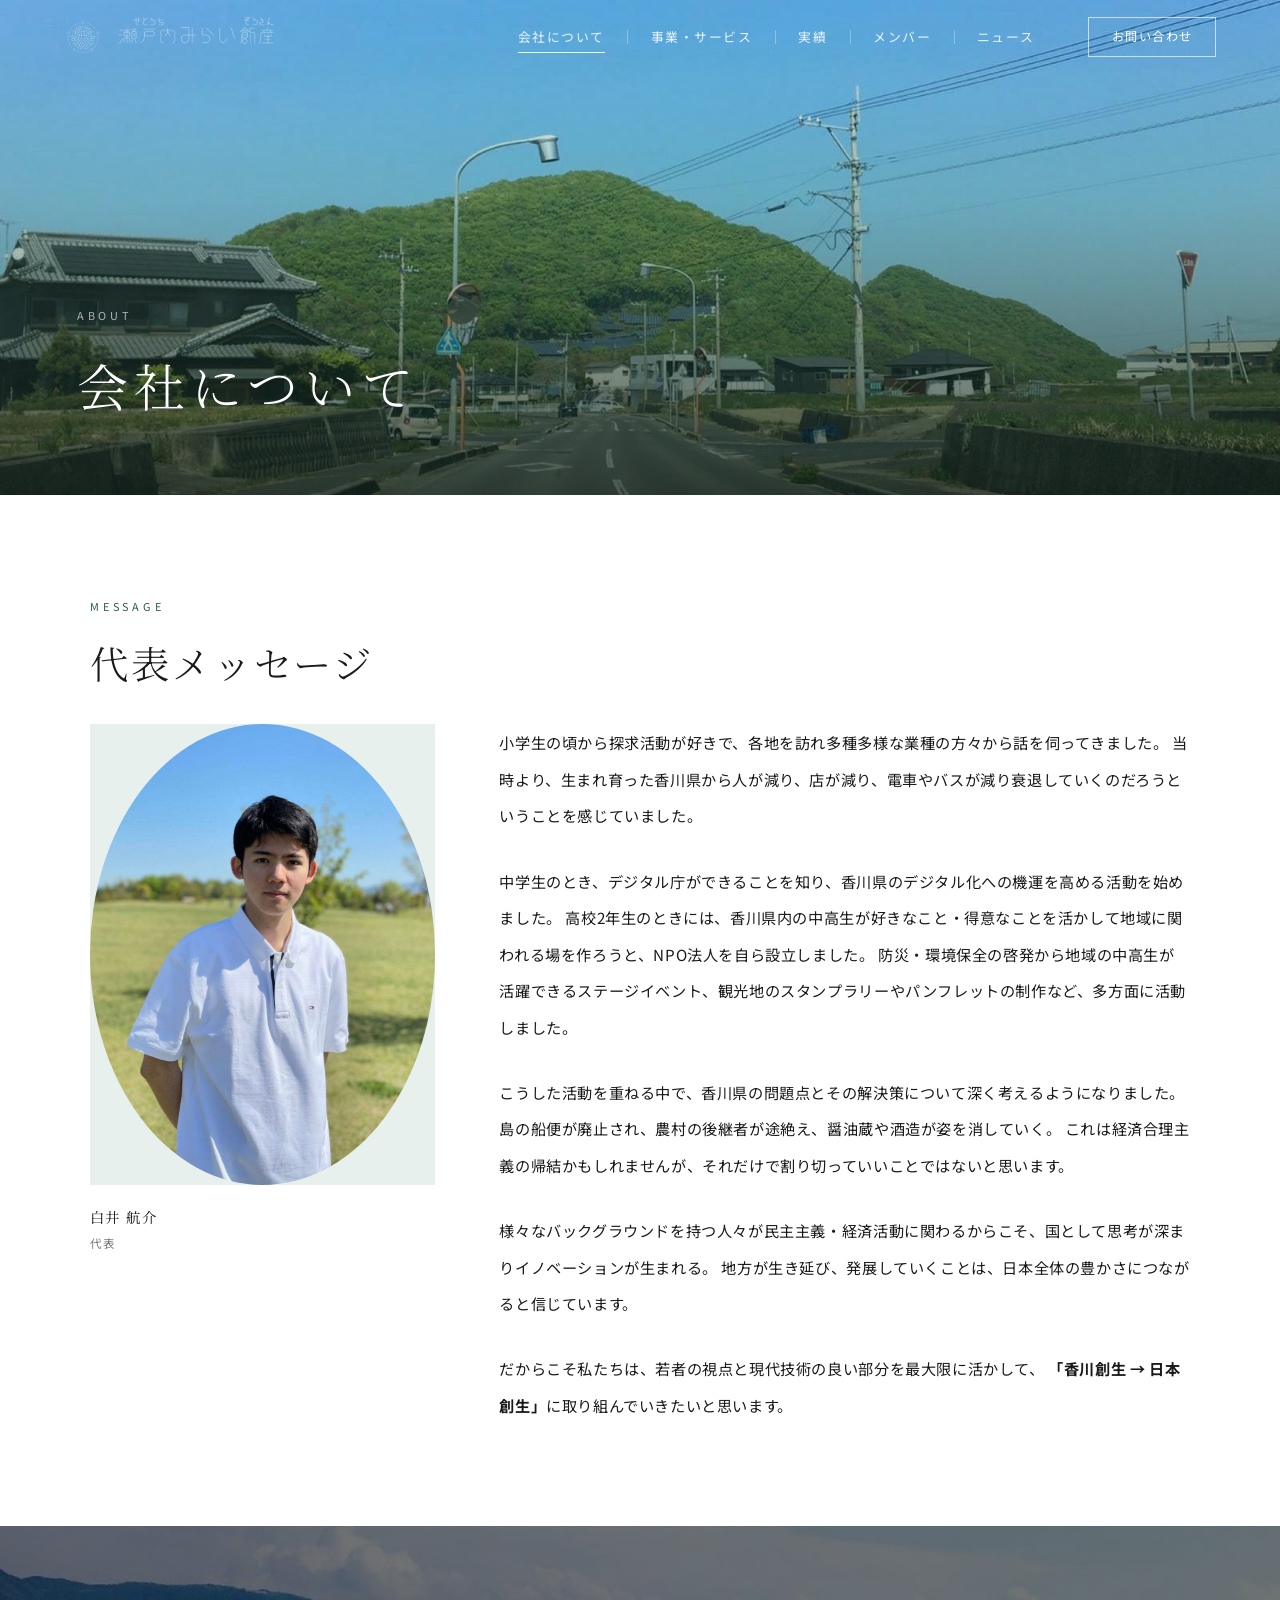
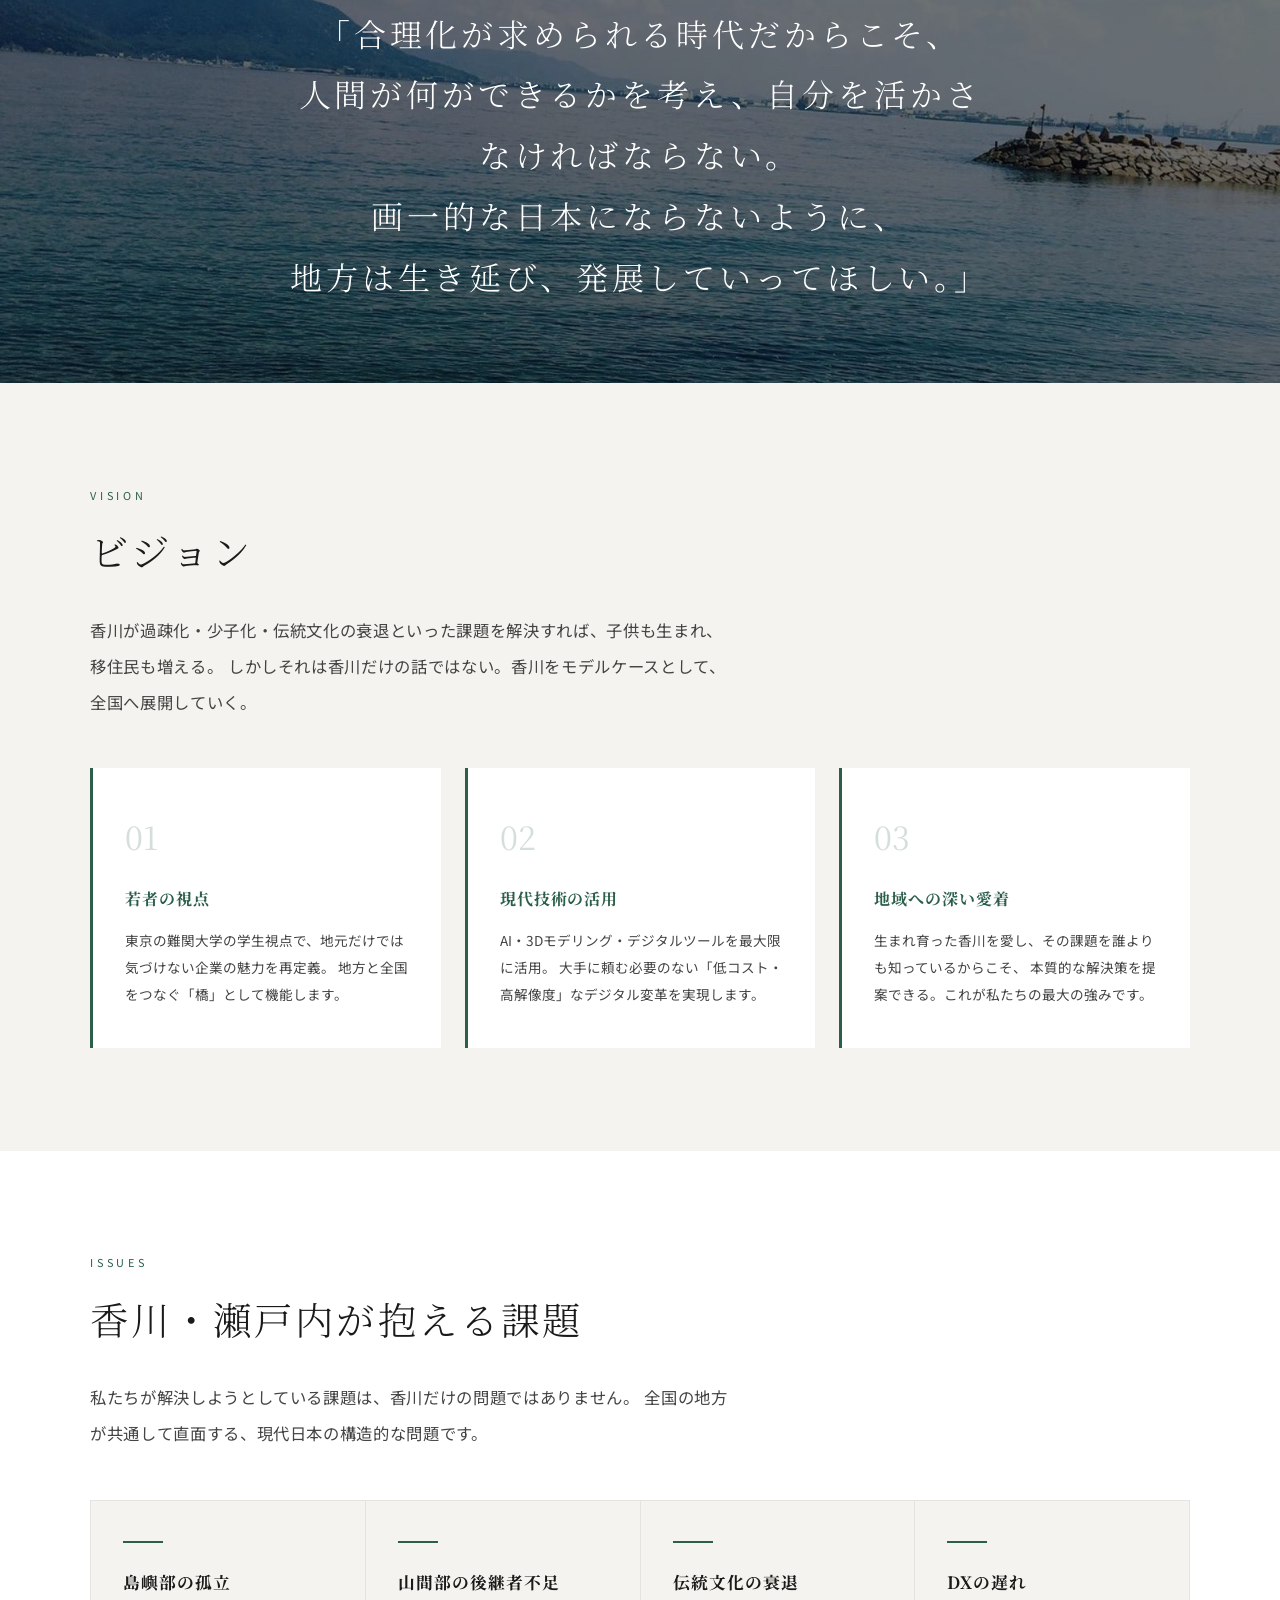
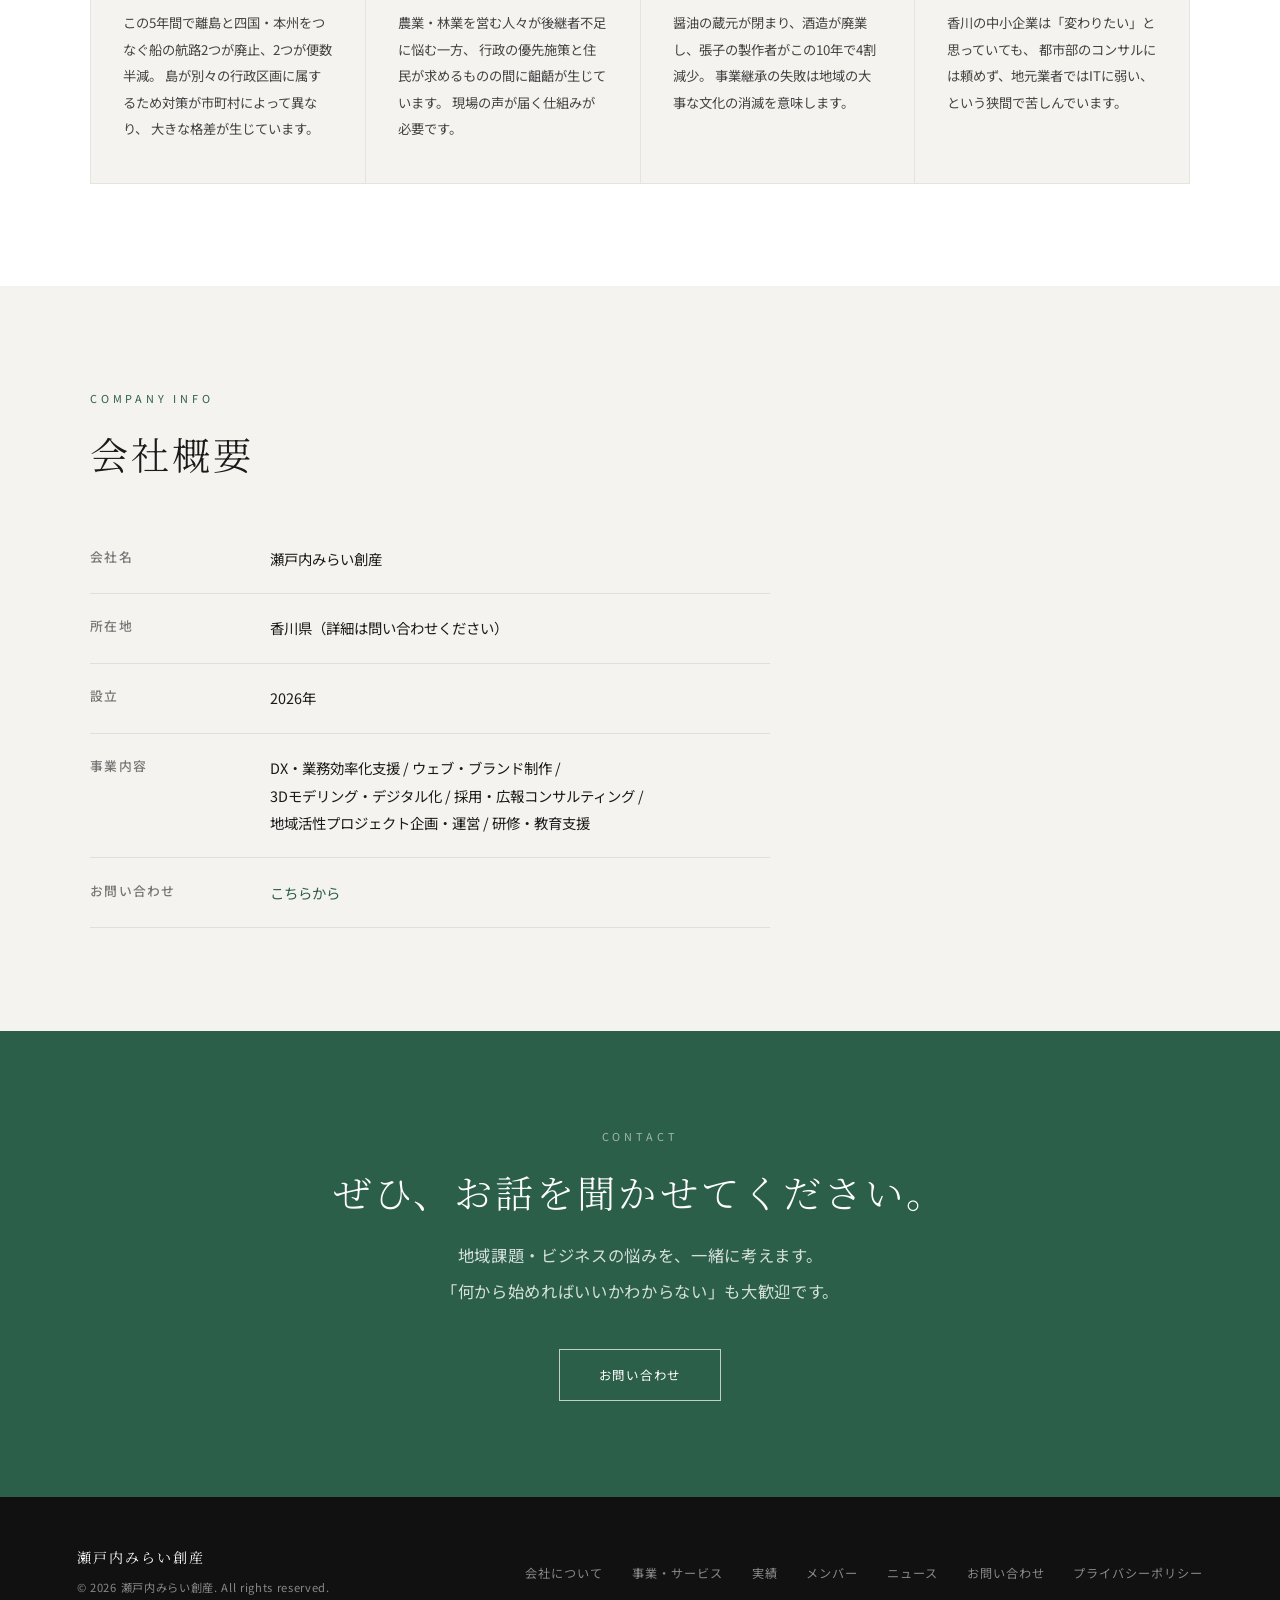
==== commit e94fbe34: "feat: プライバシーポリシーページを追加 - privacy.html を新規作成（テンプレートベース、9項目構成） - 全7ページのフッターに「プライバシーポリシー」リンクを追加 - 制定日: " ====
--- a/about.html
+++ b/about.html
@@ -253,6 +253,7 @@
     <li><a href="team.html">メンバー</a></li>
     <li><a href="news.html">ニュース</a></li>
     <li><a href="contact.html">お問い合わせ</a></li>
+    <li><a href="privacy.html">プライバシーポリシー</a></li>
   </ul>
 </footer>
 
--- a/css/style.css
+++ b/css/style.css
@@ -13,7 +13,7 @@
   --white:         #fff;
   --serif:         'Noto Serif JP', 'Yu Mincho', serif;
   --sans:          'Hiragino Kaku Gothic ProN', 'Noto Sans JP', sans-serif;
-  --nav-h:         140px;
+  --nav-h:         74px;
   --ease:          cubic-bezier(0.4, 0, 0.2, 1);
 }
 
@@ -36,8 +36,8 @@
   height: var(--nav-h);
   z-index: 200;
   display: flex;
-  align-items: flex-start;
-  padding: 16px clamp(1.5rem, 5vw, 4rem) 0;
+  align-items: center;
+  padding: 0 clamp(1.5rem, 5vw, 4rem);
   transition: background 0.45s var(--ease);
 }
 .nav.scrolled {
@@ -58,14 +58,14 @@
 
 /* logo mark + type in nav */
 .nav-logo-mark {
-  width: 32px; height: 32px;
+  width: 38px; height: 38px;
   flex-shrink: 0;
   object-fit: contain;
   filter: invert(1);
   transition: filter 0.4s;
 }
 .nav-logo-type {
-  height: 20px; width: auto;
+  height: 48px; width: auto;
   object-fit: contain;
   filter: invert(1);
   transition: filter 0.4s;
@@ -77,22 +77,39 @@
 
 .nav-links {
   display: flex;
-  gap: 2rem;
+  gap: 0;
   margin-left: auto;
   list-style: none;
   align-items: center;
 }
+.nav-links li {
+  display: flex;
+  align-items: center;
+}
+.nav-links li + li::before {
+  content: '';
+  display: block;
+  width: 1px;
+  height: 0.9em;
+  background: rgba(255,255,255,0.3);
+  flex-shrink: 0;
+  transition: background 0.4s;
+}
+.nav.scrolled .nav-links li + li::before {
+  background: rgba(0,0,0,0.15);
+}
 .nav-links a {
   font-size: 0.8rem;
-  letter-spacing: 0.1em;
+  letter-spacing: 0.12em;
   color: rgba(255,255,255,0.88);
   transition: color 0.3s;
   position: relative;
+  padding: 0 1.4rem;
 }
 .nav-links a::after {
   content: '';
   position: absolute;
-  bottom: -4px; left: 0; right: 0;
+  bottom: -4px; left: 1.4rem; right: 1.4rem;
   height: 1px;
   background: currentColor;
   transform: scaleX(0);
@@ -778,7 +795,7 @@
 
 /* ── RESPONSIVE ─────────────────────────────── */
 @media (max-width: 960px) {
-  :root { --nav-h: 68px; }
+  :root { --nav-h: 36px; }
   .nav { align-items: center; padding: 0 clamp(1.5rem, 5vw, 4rem); }
   .nav-bg { display: none; }
   .nav.scrolled {
